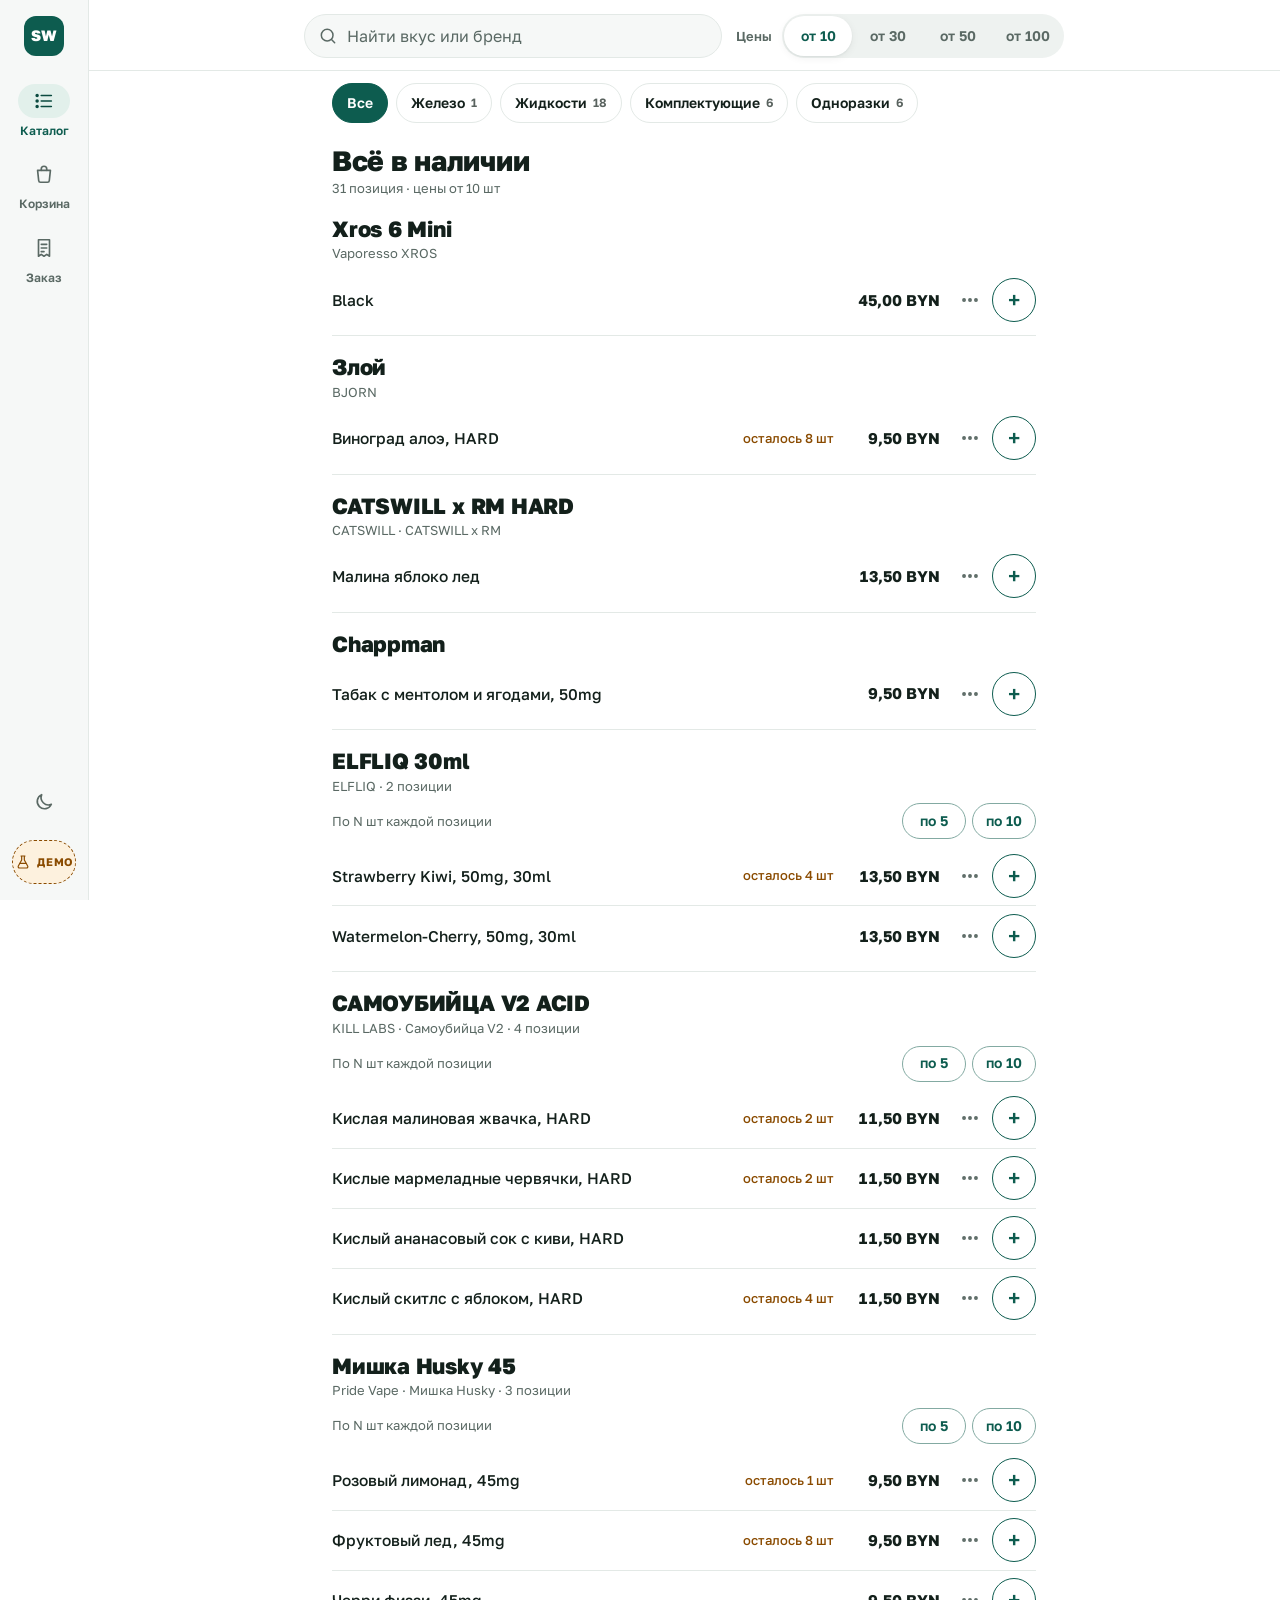
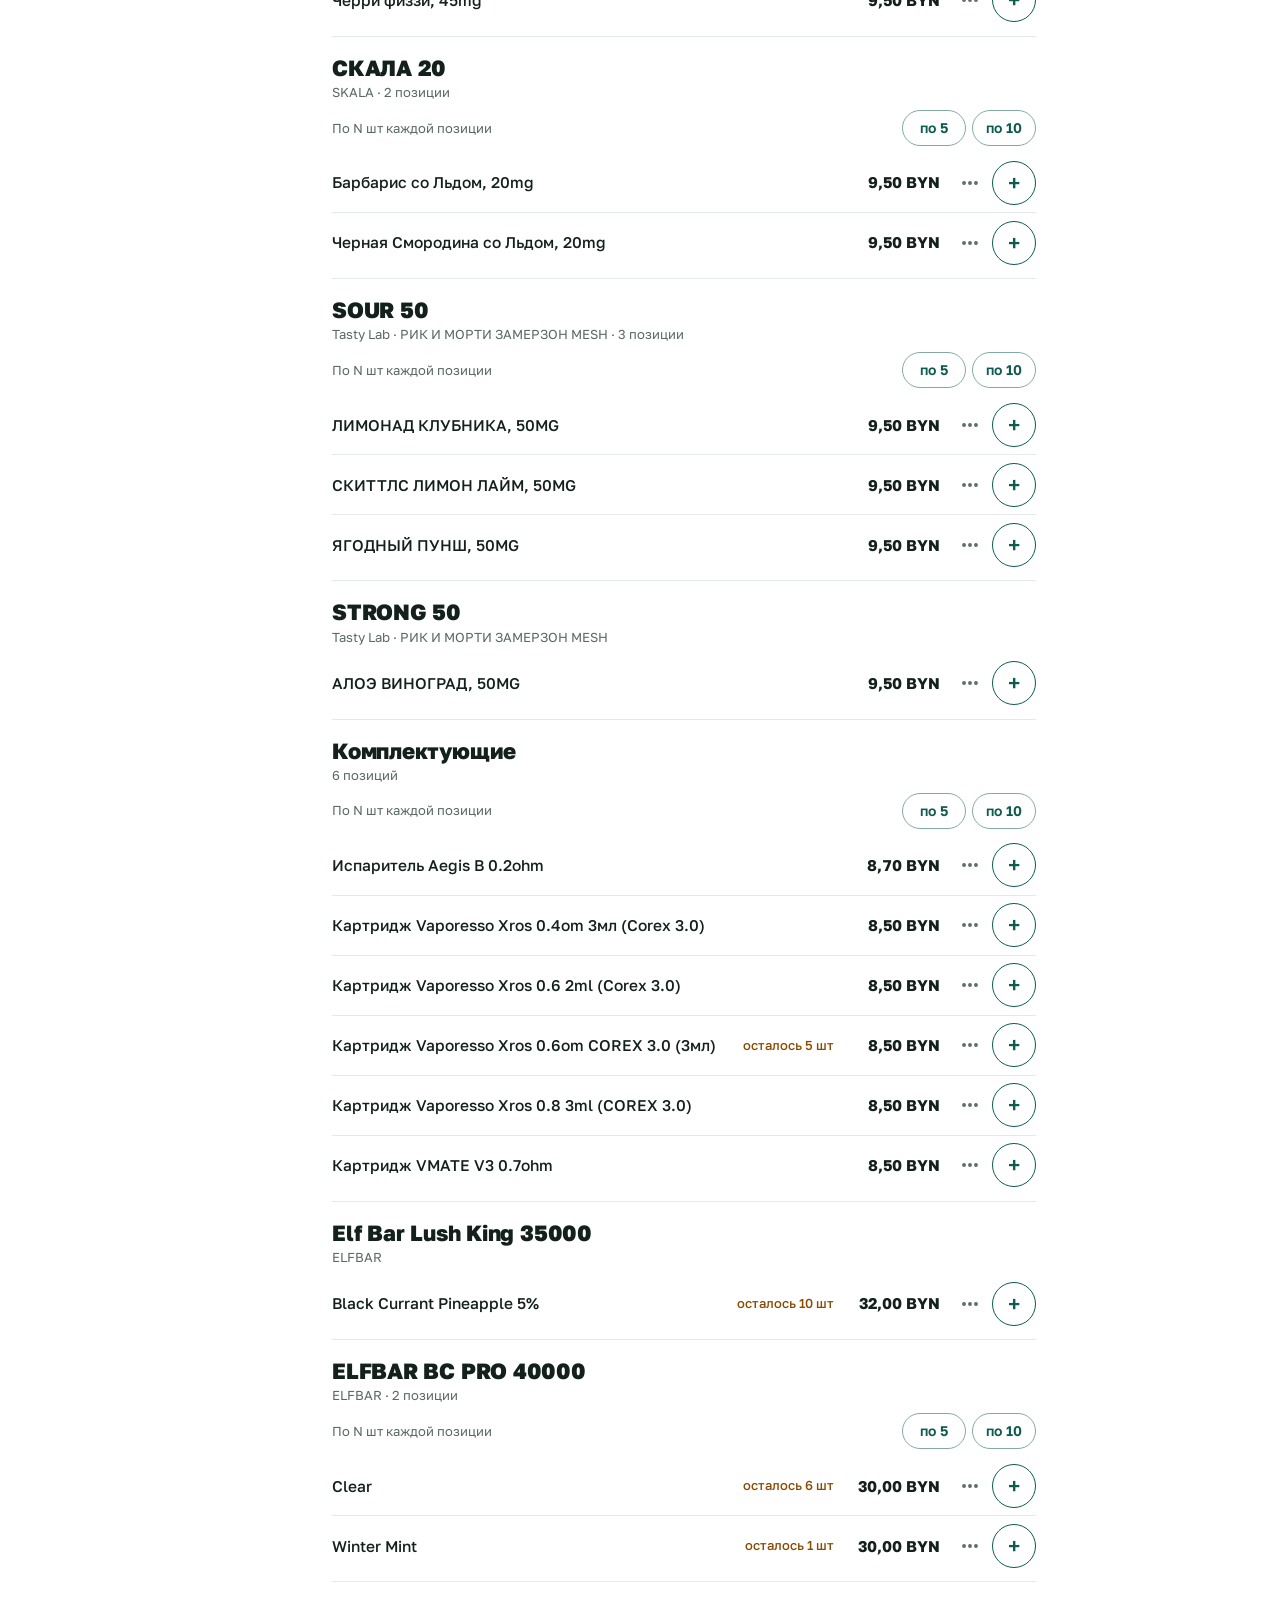
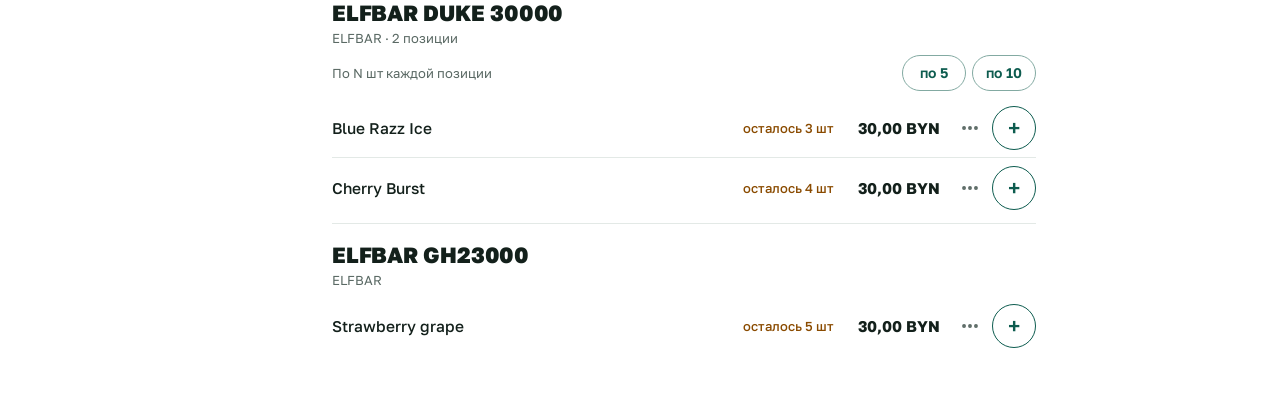
==== index.html @ 826ddb4b "feat: add Smoke Wave store mockup Co-Authored-By: Claude Opus 5.5 (1M context) <noreply@anthropic.co" ====
<!doctype html>
<html lang="ru">
<head>
<meta charset="utf-8">
<meta name="viewport" content="width=device-width, initial-scale=1, viewport-fit=cover">
<title>Smoke Wave опт</title>
<meta name="theme-color" content="#0d5c4f">
<link rel="preconnect" href="https://fonts.googleapis.com">
<link rel="preconnect" href="https://fonts.gstatic.com" crossorigin>
<link href="https://fonts.googleapis.com/css2?family=Golos+Text:wght@400;500;600;700;800&display=swap" rel="stylesheet">
<link rel="stylesheet" href="styles.css">
<script>try{var t=localStorage.getItem('sw-final-theme');if(t)document.documentElement.setAttribute('data-theme',JSON.parse(t));}catch(e){}</script>
</head>
<body>
<a class="skip" href="#main">К содержимому</a>
<div class="app">
  <nav class="rail" aria-label="Разделы">
    <a class="rail-logo" href="#/" aria-label="Smoke Wave, каталог"><span class="mark">SW</span></a>
    <div class="rail-tabs" data-tabs></div>
    <button class="icon-btn rail-theme" type="button" data-act="theme" aria-label="Сменить тему"></button>
  </nav>

  <div class="center">
    <header class="top">
      <div class="top-brand">
        <a class="brand" href="#/"><span class="mark">SW</span><span class="brand-txt"><b>Smoke Wave</b><small>оптовый заказ</small></span></a>
        <button class="icon-btn" type="button" data-act="theme" aria-label="Сменить тему"></button>
      </div>
      <div class="top-tools">
        <form class="search" role="search" id="search-form" autocomplete="off">
          <svg aria-hidden="true" viewBox="0 0 24 24"><circle cx="11" cy="11" r="7"/><path d="m20 20-3.5-3.5"/></svg>
          <input id="q" type="search" placeholder="Найти вкус или бренд" aria-label="Поиск по каталогу" enterkeyhint="search">
          <button type="button" class="search-clear" data-act="clear-q" aria-label="Очистить поиск" hidden>
            <svg viewBox="0 0 24 24" aria-hidden="true"><path d="M6 6l12 12M18 6 6 18"/></svg>
          </button>
        </form>
        <div class="tiers" role="group" aria-label="Цены по количеству в заказе">
          <span class="tiers-label" aria-hidden="true">Цены</span>
          <div class="seg" id="tiers"></div>
        </div>
      </div>
    </header>
    <main id="main" tabindex="-1"></main>
  </div>

  <aside class="panel" id="panel" aria-label="Корзина"></aside>
</div>

<div class="minibar" id="minibar"></div>
<nav class="tabbar" aria-label="Разделы"><div class="tabbar-in" data-tabs></div></nav>

<div class="sheet" id="sheet" hidden>
  <div class="sheet-backdrop" data-act="sheet-close"></div>
  <section class="sheet-card" role="dialog" aria-modal="true" aria-labelledby="sheet-title" tabindex="-1">
    <button class="sheet-handle" type="button" data-act="sheet-close" aria-label="Свернуть корзину"><span></span></button>
    <div class="sheet-in" id="sheet-in"></div>
  </section>
</div>

<div class="snack-wrap" aria-live="polite" role="status" id="snack"></div>
<div class="demo" id="demo"></div>

<script src="./data.js"></script>
<script src="./core.js"></script>
<script src="app.js"></script>
</body>
</html>
---- styles.css ----
/* Smoke Wave customer store mockup (final version).
   Phone: bottom tabs, basket bar, bottom sheet. Desktop: left navigation, list, right basket panel.
   Product row: characteristic on the left, price on the right, then "⋯" and "+". */
:root {
  --bg: #ffffff;
  --surface: #ffffff;
  --surface-2: #f6f8f7;
  --sunken: #eef2f0;
  --line: #e3e9e6;
  --fg: #13201b;
  --muted: #5a6964;
  --accent: #0d5c4f;
  --accent-hover: #0a4d42;
  --accent-fg: #ffffff;
  --accent-soft: #e2f0eb;
  --accent-soft-fg: #0a4a3f;
  --ok: #17703f;
  --ok-soft: #e1f3e7;
  --warn: #8a4b00;
  --warn-soft: #fdf1de;
  --danger: #b3261e;
  --danger-soft: #fbe7e5;
  --scrim: rgba(10, 24, 19, .42);
  --sh-1: 0 1px 2px rgba(14, 40, 31, .06), 0 2px 8px rgba(14, 40, 31, .06);
  --sh-2: 0 10px 34px rgba(14, 40, 31, .16), 0 2px 6px rgba(14, 40, 31, .06);
  --font: "Golos Text", system-ui, -apple-system, "Segoe UI", Roboto, "Helvetica Neue", Arial, sans-serif;
  --r-s: 12px; --r: 16px; --r-l: 24px; --pill: 999px;
  --tab-h: 64px; --bar-h: 64px; --brand-h: 56px;
  --safe-b: env(safe-area-inset-bottom, 0px);
  --g: 16px;
  color-scheme: light;
}
@media (prefers-color-scheme: dark) {
  :root:not([data-theme="light"]) {
    --bg: #0e1412; --surface: #141b18; --surface-2: #18211e; --sunken: #1d2824; --line: #26332e;
    --fg: #e6eeea; --muted: #9eaea7; --accent: #5ec3aa; --accent-hover: #7ad2bc; --accent-fg: #03201a;
    --accent-soft: #163730; --accent-soft-fg: #a3e6d4; --ok: #6bd59b; --ok-soft: #163424;
    --warn: #f2b45f; --warn-soft: #36280f; --danger: #ff9389; --danger-soft: #3f1c1a; --scrim: rgba(0, 0, 0, .6);
    --sh-1: 0 1px 2px rgba(0, 0, 0, .35), 0 2px 10px rgba(0, 0, 0, .2);
    --sh-2: 0 12px 36px rgba(0, 0, 0, .55), 0 2px 6px rgba(0, 0, 0, .3);
    color-scheme: dark;
  }
}
:root[data-theme="dark"] {
  --bg: #0e1412; --surface: #141b18; --surface-2: #18211e; --sunken: #1d2824; --line: #26332e;
  --fg: #e6eeea; --muted: #9eaea7; --accent: #5ec3aa; --accent-hover: #7ad2bc; --accent-fg: #03201a;
  --accent-soft: #163730; --accent-soft-fg: #a3e6d4; --ok: #6bd59b; --ok-soft: #163424;
  --warn: #f2b45f; --warn-soft: #36280f; --danger: #ff9389; --danger-soft: #3f1c1a; --scrim: rgba(0, 0, 0, .6);
  --sh-1: 0 1px 2px rgba(0, 0, 0, .35), 0 2px 10px rgba(0, 0, 0, .2);
  --sh-2: 0 12px 36px rgba(0, 0, 0, .55), 0 2px 6px rgba(0, 0, 0, .3);
  color-scheme: dark;
}

*, *::before, *::after { box-sizing: border-box; }
html { -webkit-text-size-adjust: 100%; }
[hidden] { display: none !important; }
body {
  margin: 0; background: var(--bg); color: var(--fg); font: 15px/1.45 var(--font);
  -webkit-font-smoothing: antialiased; overflow-x: clip;
  padding-bottom: calc(var(--tab-h) + var(--safe-b) + 12px);
}
body.has-bar { padding-bottom: calc(var(--tab-h) + var(--bar-h) + var(--safe-b) + 24px); }
body.no-scroll { overflow: hidden; }
a { color: var(--accent); }
button, input, select, textarea { font: inherit; color: inherit; }
button { cursor: pointer; }
svg { width: 22px; height: 22px; fill: none; stroke: currentColor; stroke-width: 1.8; stroke-linecap: round; stroke-linejoin: round; flex: none; }
:focus-visible { outline: 3px solid var(--accent); outline-offset: 2px; border-radius: 10px; }
h1, h2 { margin: 0; letter-spacing: -.01em; }
h1 { font-size: 24px; line-height: 1.15; font-weight: 800; }
.h2 { font-size: 17px; font-weight: 700; margin: 0 0 12px; }
.h2 small { font-size: 13px; font-weight: 500; }
.muted { color: var(--muted); }
.small { font-size: 13px; }
.sr-only { position: absolute; width: 1px; height: 1px; overflow: hidden; clip: rect(0 0 0 0); white-space: nowrap; }
.skip { position: absolute; left: 8px; top: -60px; z-index: 100; background: var(--accent); color: var(--accent-fg); padding: 10px 14px; border-radius: 12px; }
.skip:focus { top: 8px; }
input[type=number] { -moz-appearance: textfield; }
input::-webkit-outer-spin-button, input::-webkit-inner-spin-button { -webkit-appearance: none; margin: 0; }

/* ---------- buttons ---------- */
.btn {
  display: inline-flex; align-items: center; justify-content: center; gap: 8px; min-height: 48px; padding: 0 20px;
  border-radius: var(--pill); border: 0; background: var(--sunken); color: var(--fg); font-weight: 600; text-decoration: none;
  transition: background .15s, transform .1s;
}
.btn:hover { background: var(--line); }
.btn:active { transform: scale(.98); }
.btn-primary { background: var(--accent); color: var(--accent-fg); }
.btn-primary:hover { background: var(--accent-hover); }
.btn[disabled], .btn[disabled]:hover { background: var(--sunken); color: var(--muted); cursor: not-allowed; transform: none; }
.btn-block { width: 100%; }
.btn-lg { min-height: 54px; font-size: 16px; }
.btn-sm { min-height: 44px; padding: 0 16px; font-size: 14px; }
.btn svg { width: 20px; height: 20px; }
.icon-btn { width: 44px; height: 44px; display: inline-grid; place-items: center; border: 0; border-radius: 50%; background: transparent; color: var(--muted); }
.icon-btn:hover { background: var(--sunken); color: var(--fg); }
.text-btn { display: inline-flex; align-items: center; gap: 6px; min-height: 44px; padding: 0 10px; border: 0; background: none; color: var(--muted); font-size: 14px; font-weight: 500; border-radius: 12px; }
.text-btn:hover { color: var(--danger); background: var(--danger-soft); }
.text-btn svg { width: 18px; height: 18px; }

/* ---------- layout ---------- */
.rail, .panel { display: none; }
.center { min-width: 0; }
.mark { width: 40px; height: 40px; border-radius: 12px; display: inline-grid; place-items: center; flex: none; background: var(--accent); color: var(--accent-fg); font-weight: 800; font-size: 15px; letter-spacing: -.02em; }

.top {
  position: sticky; top: calc(-1 * var(--brand-h)); z-index: 30;
  background: color-mix(in srgb, var(--bg) 92%, transparent);
  -webkit-backdrop-filter: saturate(1.4) blur(14px); backdrop-filter: saturate(1.4) blur(14px);
  padding: 0 var(--g) 10px; border-bottom: 1px solid var(--line);
}
.top-brand { height: var(--brand-h); display: flex; align-items: center; justify-content: space-between; }
.brand { display: flex; align-items: center; gap: 10px; text-decoration: none; color: var(--fg); min-height: 44px; }
.brand-txt { display: flex; flex-direction: column; line-height: 1.1; }
.brand-txt b { font-size: 17px; font-weight: 800; }
.brand-txt small { color: var(--muted); font-size: 12px; }
.top-tools { display: flex; flex-direction: column; gap: 8px; }
.search { position: relative; min-width: 0; }
.search > svg { position: absolute; left: 14px; top: 12px; color: var(--muted); width: 20px; height: 20px; pointer-events: none; }
.search input { width: 100%; height: 44px; border-radius: var(--pill); border: 1px solid var(--line); background: var(--surface-2); padding: 0 46px 0 42px; font-size: 16px; }
.search input::placeholder { color: var(--muted); }
.search input:focus { outline: none; border-color: var(--accent); box-shadow: 0 0 0 3px color-mix(in srgb, var(--accent) 25%, transparent); }
.search input::-webkit-search-cancel-button { display: none; }
.search-clear { position: absolute; right: 0; top: 0; width: 44px; height: 44px; border: 0; background: none; border-radius: 50%; display: grid; place-items: center; color: var(--muted); }
.search-clear svg { width: 18px; height: 18px; }
.tiers { display: flex; align-items: center; gap: 10px; }
.tiers-label { font-size: 13px; font-weight: 600; color: var(--muted); }
.seg { flex: 1; display: grid; grid-template-columns: repeat(4, 1fr); background: var(--sunken); border-radius: var(--pill); padding: 2px; gap: 2px; }
.seg-btn { min-height: 40px; border: 0; border-radius: var(--pill); background: transparent; color: var(--muted); font-weight: 600; font-size: 14px; white-space: nowrap; padding: 0 4px; position: relative; }
.seg-btn::after { content: ""; position: absolute; inset: -2px 0; }
.seg-btn.is-on { background: var(--surface); color: var(--accent); box-shadow: var(--sh-1); }
.seg-btn:hover:not(.is-on) { color: var(--fg); }

main { outline: none; padding: 4px var(--g) 24px; }
.view { display: flex; flex-direction: column; gap: 10px; animation: fade .2s ease; }
@keyframes fade { from { opacity: .4; } to { opacity: 1; } }

/* ---------- bottom tabs ---------- */
.tabbar { position: fixed; left: 0; right: 0; bottom: 0; z-index: 40; background: var(--surface); box-shadow: 0 -1px 0 var(--line); padding-bottom: var(--safe-b); }
.tabbar-in { height: var(--tab-h); display: grid; grid-template-columns: repeat(4, 1fr); }
.tab { display: flex; flex-direction: column; align-items: center; justify-content: center; gap: 2px; color: var(--muted); text-decoration: none; font-size: 12px; font-weight: 600; min-height: 44px; position: relative; }
.tab-ic { position: relative; display: grid; place-items: center; width: 56px; height: 30px; border-radius: var(--pill); transition: background .15s; }
.tab.is-active { color: var(--accent); }
.tab.is-active .tab-ic { background: var(--accent-soft); color: var(--accent-soft-fg); }
.tab-badge { position: absolute; top: -4px; right: 4px; min-width: 20px; height: 20px; padding: 0 5px; border-radius: 10px; background: var(--accent); color: var(--accent-fg); font-size: 11px; font-weight: 700; display: grid; place-items: center; box-shadow: 0 0 0 2px var(--surface); }

/* ---------- basket mini bar ---------- */
.minibar { position: fixed; left: 10px; right: 10px; bottom: calc(var(--tab-h) + var(--safe-b) + 8px); z-index: 39; }
.minibar:empty { display: none; }
.minibar-btn { width: 100%; text-decoration: none; min-height: var(--bar-h); display: flex; align-items: center; gap: 12px; padding: 8px 10px 8px 16px; text-align: left; border: 0; border-radius: var(--r); background: var(--accent); color: var(--accent-fg); box-shadow: var(--sh-2); }
.mb-t { flex: 1; min-width: 0; display: flex; flex-direction: column; gap: 3px; }
.mb-t b { font-size: 15px; white-space: nowrap; overflow: hidden; text-overflow: ellipsis; font-variant-numeric: tabular-nums; }
.mb-t small { font-size: 12.5px; opacity: .92; white-space: nowrap; overflow: hidden; text-overflow: ellipsis; }
.mb-t .bar { background: color-mix(in srgb, var(--accent-fg) 22%, transparent); height: 4px; }
.mb-t .bar i { background: var(--accent-fg); }
.mb-go { display: inline-flex; align-items: center; gap: 2px; font-weight: 700; font-size: 14px; padding: 8px 8px 8px 12px; border-radius: var(--pill); background: color-mix(in srgb, var(--accent-fg) 16%, transparent); }
.mb-go svg { width: 18px; height: 18px; }

.bar { display: block; height: 6px; border-radius: 6px; background: var(--sunken); overflow: hidden; }
.bar i { display: block; height: 100%; border-radius: inherit; background: var(--accent); transition: width .35s cubic-bezier(.2, .8, .2, 1); }

/* ---------- category chips ---------- */
.chips { margin: 0 calc(-1 * var(--g)); min-width: 0; }
.chips-in { display: flex; gap: 8px; overflow-x: auto; padding: 6px var(--g) 2px; scrollbar-width: none; }
.chips-in::-webkit-scrollbar { display: none; }
.chip { flex: none; display: inline-flex; align-items: center; gap: 6px; min-height: 40px; padding: 0 14px; border-radius: var(--pill); background: var(--surface); color: var(--fg); text-decoration: none; font-weight: 600; font-size: 14px; white-space: nowrap; border: 1px solid var(--line); position: relative; }
.chip::after { content: ""; position: absolute; inset: -2px 0; }
.chip:hover { border-color: var(--accent); }
.chip.is-on { background: var(--accent); color: var(--accent-fg); border-color: var(--accent); }
.chip-n { font-size: 12px; font-weight: 600; opacity: .7; }
.chips-sub .chip { min-height: 36px; font-weight: 500; font-size: 13.5px; border-color: transparent; background: var(--sunken); }
.chips-sub .chip::after { inset: -4px 0; }
.chips-sub .chip.is-on { background: var(--accent-soft); color: var(--accent-soft-fg); }
.chips-sub .chips-in { padding-top: 2px; }
.sugg { display: flex; flex-wrap: wrap; gap: 8px; }

.sec-head { padding: 10px 0 0; }
.sec-head.row { display: flex; align-items: center; justify-content: space-between; gap: 12px; }
.sec-head p { margin: 2px 0 0; }

/* ---------- list: line ---------- */
.list { display: flex; flex-direction: column; }
.ln { padding: 18px 0 6px; border-top: 1px solid var(--line); }
.list > .ln:first-child { border-top: 0; padding-top: 8px; }
.ln-head { display: flex; align-items: flex-start; gap: 12px; }
.ln-t { flex: 1; min-width: 0; }
.ln-t h2 { font-size: 20px; font-weight: 800; line-height: 1.2; overflow-wrap: anywhere; }
.ln-meta { margin: 2px 0 0; font-size: 13px; color: var(--muted); white-space: nowrap; overflow: hidden; text-overflow: ellipsis; }
.ln-in { color: var(--accent); font-weight: 600; }
.fill { display: flex; align-items: center; gap: 6px; margin-top: 10px; }
.fill-l { font-size: 13px; color: var(--muted); margin-right: auto; }
.fill-btn { min-height: 36px; min-width: 64px; padding: 0 12px; border-radius: var(--pill); border: 1px solid color-mix(in srgb, var(--accent) 45%, var(--line)); background: transparent; color: var(--accent); font-weight: 600; font-size: 14px; position: relative; white-space: nowrap; }
.fill-btn::after { content: ""; position: absolute; inset: -4px 0; }
.fill-btn:hover { background: var(--accent-soft); }

/* product rows */
.rows { list-style: none; margin: 6px 0 0; padding: 0; }
.r { display: flex; align-items: center; gap: 10px; min-height: 56px; padding: 6px 0; border-top: 1px solid var(--line); position: relative; }
.r:first-child { border-top-color: transparent; }
.r.is-in::before { content: ""; position: absolute; left: calc(-1 * var(--g)); top: 8px; bottom: 8px; width: 3px; border-radius: 0 3px 3px 0; background: var(--accent); }
.r-info { flex: 1; min-width: 0; display: flex; flex-direction: column; gap: 2px; }
.r-name { font-size: 15.5px; font-weight: 500; line-height: 1.3; overflow-wrap: anywhere; }
.r.is-in .r-name { font-weight: 600; }
.r-price { flex: none; min-width: 72px; text-align: right; font-weight: 700; font-size: 15px; font-variant-numeric: tabular-nums; white-space: nowrap; }
.low { color: var(--warn); font-weight: 500; font-size: 13px; }
.r-quick { display: flex; gap: 6px; margin-top: 4px; }
.r-ctl { flex: none; display: flex; align-items: center; gap: 2px; position: relative; }
.quick { min-width: 52px; min-height: 36px; padding: 0 10px; border-radius: var(--pill); border: 0; background: var(--sunken); color: var(--fg); font-weight: 600; font-size: 14px; position: relative; }
.quick::after { content: ""; position: absolute; inset: -4px 0; }
.quick:hover:not([disabled]) { background: var(--accent-soft); color: var(--accent-soft-fg); }
.quick[disabled] { opacity: .45; cursor: not-allowed; }
.add { width: 44px; height: 44px; border-radius: 50%; border: 1.5px solid var(--accent); background: transparent; color: var(--accent); font-size: 22px; font-weight: 500; line-height: 1; display: grid; place-items: center; }
.add:hover { background: var(--accent); color: var(--accent-fg); }
.more { width: 40px; height: 44px; border: 0; background: none; color: var(--muted); border-radius: 12px; display: grid; place-items: center; }
.more:hover, .more[aria-expanded="true"] { color: var(--fg); background: var(--sunken); }
.menu { position: absolute; right: 0; top: calc(100% + 4px); z-index: 20; display: flex; gap: 6px; padding: 6px; background: var(--surface); border: 1px solid var(--line); border-radius: 14px; box-shadow: var(--sh-2); }
.menu .quick { min-height: 44px; min-width: 60px; }

.stepper { display: inline-flex; align-items: center; background: var(--accent-soft); border-radius: var(--pill); padding: 2px; flex: none; }
.stepper button { width: 40px; height: 40px; border: 0; border-radius: 50%; background: var(--surface); color: var(--accent-soft-fg); font-size: 20px; font-weight: 600; line-height: 1; display: grid; place-items: center; position: relative; }
.stepper button::after { content: ""; position: absolute; inset: -2px; }
.stepper button svg { width: 18px; height: 18px; }
.stepper button:hover:not([disabled]) { background: var(--accent); color: var(--accent-fg); }
.stepper button[disabled] { background: transparent; color: var(--muted); opacity: .55; cursor: not-allowed; }
.stepper input { width: 44px; height: 40px; border: 0; background: transparent; text-align: center; font-weight: 700; font-size: 16px; font-variant-numeric: tabular-nums; border-radius: 10px; color: var(--accent-soft-fg); }
.stepper input:focus { outline: 2px solid var(--accent); outline-offset: -2px; background: var(--surface); }
.stepper.sm button { width: 36px; height: 36px; font-size: 18px; }
.stepper.sm button::after { inset: -4px; }
.stepper.sm input { width: 40px; height: 36px; font-size: 15px; }

/* collapsible lines (selected category) */
.ghost-btn { display: inline-flex; align-items: center; gap: 6px; min-height: 44px; padding: 0 14px; border: 1px solid var(--line); border-radius: var(--pill); background: var(--surface); color: var(--fg); font-size: 14px; font-weight: 600; white-space: nowrap; flex: none; }
.ghost-btn:hover { border-color: var(--accent); color: var(--accent); }
.ghost-btn svg { width: 18px; height: 18px; }
.acc-list { border-top: 1px solid var(--line); margin-top: 4px; }
.ln-acc, .list > .ln-acc:first-child { padding: 0; border-top: 0; border-bottom: 1px solid var(--line); }
.acc-h { margin: 0; font-size: inherit; }
.ln-toggle { width: 100%; min-height: 60px; display: flex; align-items: center; gap: 8px; padding: 8px 0; border: 0; background: none; text-align: left; color: var(--fg); border-radius: 0; }
.ln-toggle:hover .acc-name { color: var(--accent); }
.ln-toggle:focus-visible { outline-offset: -3px; border-radius: 10px; }
.ln-chev { width: 28px; height: 28px; display: grid; place-items: center; color: var(--muted); transition: transform .18s; flex: none; }
.ln-chev svg { width: 18px; height: 18px; stroke-width: 2.2; }
.ln-acc.is-open .ln-chev { transform: rotate(90deg); color: var(--accent); }
.acc-t { min-width: 0; display: flex; flex-direction: column; gap: 1px; }
.acc-name { font-weight: 750; font-size: 17px; line-height: 1.25; overflow-wrap: anywhere; }
.acc-meta { font-size: 13px; font-weight: 400; color: var(--muted); }
.acc-meta .ln-in { font-weight: 600; }
.ln-acc.has-cart .ln-chev { color: var(--accent); }
.ln-body { padding: 0 0 10px 36px; }
.ln-body .fill { margin-top: 0; }
.ln-body .r.is-in::before { left: -36px; }

/* skeleton */
.chips-sk { display: flex; gap: 8px; overflow: hidden; padding-top: 6px; }
.chips-sk i, .sk i { display: block; background: var(--sunken); border-radius: var(--pill); position: relative; overflow: hidden; }
.chips-sk i { width: 96px; height: 40px; flex: none; }
.sk { display: flex; flex-direction: column; gap: 14px; padding: 18px 0 8px; border-top: 1px solid var(--line); }
.sk-t { width: 55%; height: 20px; } .sk-r { width: 80%; height: 14px; }
.chips-sk i::after, .sk i::after { content: ""; position: absolute; inset: 0; background: linear-gradient(90deg, transparent, color-mix(in srgb, var(--surface) 70%, transparent), transparent); animation: sh 1.1s infinite; transform: translateX(-100%); }
@keyframes sh { to { transform: translateX(100%); } }

/* empty states */
.empty { text-align: center; padding: 36px 16px; display: flex; flex-direction: column; align-items: center; gap: 10px; }
.empty-ic { width: 68px; height: 68px; border-radius: 22px; background: var(--accent-soft); color: var(--accent-soft-fg); display: grid; place-items: center; }
.empty-ic svg { width: 32px; height: 32px; }
.empty h2 { font-size: 19px; }
.empty p { margin: 0 0 6px; color: var(--muted); max-width: 380px; }

/* ---------- basket ---------- */
.cart-head { display: flex; align-items: center; gap: 10px; }
.cart-head h2 { font-size: 20px; font-weight: 800; }
.cart-head .text-btn { margin-left: auto; }
.cl { padding: 12px 0; border-top: 1px solid var(--line); }
.cl:first-child { border-top: 0; }
.cl-head { display: flex; align-items: baseline; justify-content: space-between; gap: 10px; margin-bottom: 2px; }
.cl-head b { font-size: 15px; overflow-wrap: anywhere; min-width: 0; }
.cl-head span { font-size: 13px; color: var(--muted); white-space: nowrap; font-variant-numeric: tabular-nums; }
.ci { display: grid; grid-template-columns: minmax(0, 1fr) auto; grid-template-areas: "info info" "step sum"; align-items: center; gap: 2px 10px; padding: 6px 0; }
.ci-info { grid-area: info; min-width: 0; display: flex; flex-direction: column; }
.ci-name { font-size: 14px; overflow-wrap: anywhere; }
.ci-meta { font-size: 12.5px; color: var(--muted); }
.ci .stepper { grid-area: step; justify-self: start; }
.ci-sum { grid-area: sum; font-variant-numeric: tabular-nums; white-space: nowrap; font-size: 14.5px; text-align: right; }

.minbox { border-radius: var(--r-s); background: var(--warn-soft); color: var(--warn); padding: 12px 14px; display: flex; flex-direction: column; gap: 8px; }
.minbox-t { display: flex; flex-direction: column; }
.minbox-t b { font-size: 15px; }
.minbox-t small { font-size: 12.5px; }
.minbox .bar { background: color-mix(in srgb, var(--warn) 18%, transparent); }
.minbox .bar i { background: var(--warn); }
.minbox.is-ok { background: var(--ok-soft); color: var(--ok); flex-direction: row; align-items: center; gap: 8px; font-size: 14px; font-weight: 600; padding: 10px 14px; }
.minbox.is-ok svg { width: 20px; height: 20px; }
.notice { display: flex; gap: 10px; align-items: flex-start; padding: 12px 14px; border-radius: var(--r-s); background: var(--ok-soft); color: var(--ok); font-weight: 650; font-size: 14.5px; line-height: 1.35; border: 1px solid color-mix(in srgb, var(--ok) 30%, transparent); }
.notice svg { width: 22px; height: 22px; margin-top: -1px; }
.sheet-body .notice { margin: 12px 0 4px; }
.next { display: flex; gap: 6px; align-items: flex-start; margin: 0; font-size: 13.5px; color: var(--accent-soft-fg); }
.next svg { width: 18px; height: 18px; margin-top: 1px; color: var(--accent); }

.totals { margin: 0; display: flex; flex-direction: column; gap: 6px; }
.totals > div { display: flex; justify-content: space-between; gap: 12px; align-items: baseline; }
.totals dt { color: var(--muted); font-size: 14px; }
.totals dt small { font-size: 12.5px; }
.totals dd { margin: 0; font-variant-numeric: tabular-nums; font-weight: 600; white-space: nowrap; }
.t-save dt, .t-save dd { color: var(--ok); font-weight: 600; }
.t-sum { padding-top: 8px; border-top: 1px solid var(--line); }
.totals > .t-sum:first-child { border-top: 0; padding-top: 0; }
.t-sum dt { color: var(--fg); font-weight: 700; font-size: 16px; }
.t-sum dt small { color: var(--muted); font-weight: 500; }
.t-sum dd { font-size: 22px; font-weight: 800; }
.why { margin: 6px 0 0; font-size: 12.5px; color: var(--muted); text-align: center; }

.page-sum { display: flex; flex-direction: column; gap: 12px; padding-top: 12px; border-top: 1px solid var(--line); }
.sticky-cta { position: sticky; bottom: calc(var(--tab-h) + var(--safe-b) + 8px); z-index: 5; padding: 8px; margin: 0 -8px; border-radius: var(--r); background: color-mix(in srgb, var(--surface) 94%, transparent); -webkit-backdrop-filter: blur(12px); backdrop-filter: blur(12px); }

/* ---------- bottom sheet ---------- */
.sheet { position: fixed; inset: 0; z-index: 60; }
.sheet-backdrop { position: absolute; inset: 0; background: var(--scrim); opacity: 0; transition: opacity .22s; }
.sheet-card { position: absolute; left: 0; right: 0; bottom: 0; max-height: 90vh; max-height: 90dvh; display: flex; flex-direction: column; background: var(--surface); border-radius: var(--r-l) var(--r-l) 0 0; box-shadow: var(--sh-2); transform: translateY(100%); transition: transform .26s cubic-bezier(.2, .8, .2, 1); outline: none; max-width: 640px; margin: 0 auto; }
.sheet.is-open .sheet-backdrop { opacity: 1; }
.sheet.is-open .sheet-card { transform: none; }
.sheet-handle { height: 24px; width: 100%; border: 0; background: none; display: grid; place-items: center; flex: none; }
.sheet-handle span { width: 44px; height: 5px; border-radius: 3px; background: var(--line); }
.sheet-in { display: flex; flex-direction: column; min-height: 0; flex: 1; }
.sheet-head { display: flex; align-items: center; gap: 4px; padding: 0 8px 6px 16px; }
.sheet-head .cart-head { flex: 1; min-width: 0; }
body.no-scroll .snack-wrap { bottom: auto; top: 12px; }
.sheet-body { overflow-y: auto; flex: 1; min-height: 0; overscroll-behavior: contain; border-top: 1px solid var(--line); padding: 0 16px; }
.sheet-foot { padding: 12px 16px calc(12px + var(--safe-b)); display: flex; flex-direction: column; gap: 10px; border-top: 1px solid var(--line); background: var(--surface-2); }

/* ---------- toast ---------- */
.snack-wrap { position: fixed; left: 12px; right: 12px; bottom: calc(var(--tab-h) + var(--safe-b) + 12px); z-index: 70; display: flex; justify-content: center; pointer-events: none; }
body.has-bar .snack-wrap { bottom: calc(var(--tab-h) + var(--bar-h) + var(--safe-b) + 18px); }
.snack { pointer-events: auto; max-width: 520px; width: 100%; display: flex; align-items: center; gap: 10px; padding: 6px 6px 6px 14px; border-radius: 14px; background: #1b2a25; color: #f1f7f4; box-shadow: var(--sh-2); font-size: 14px; font-weight: 500; transform: translateY(20px); opacity: 0; transition: transform .25s cubic-bezier(.2, .8, .2, 1), opacity .2s; }
[data-theme="dark"] .snack { background: #e7f1ed; color: #102019; }
@media (prefers-color-scheme: dark) { :root:not([data-theme="light"]) .snack { background: #e7f1ed; color: #102019; } }
.snack.is-in { transform: none; opacity: 1; }
.snack > span { flex: 1; padding: 6px 0; }
.snack > svg { color: #7fdcc4; }
[data-theme="dark"] .snack > svg { color: #0d5c4f; }
@media (prefers-color-scheme: dark) { :root:not([data-theme="light"]) .snack > svg { color: #0d5c4f; } }
.snack-x { width: 44px; height: 44px; border: 0; background: none; color: inherit; border-radius: 50%; display: grid; place-items: center; opacity: .8; }
.snack-x svg { width: 18px; height: 18px; }

/* ---------- demo ---------- */
.demo { position: absolute; right: 60px; top: 6px; z-index: 80; display: flex; flex-direction: column; align-items: flex-end; }
@media (max-width: 767px) { .demo-card { position: absolute; top: 0; right: -48px; } }
.demo-pill { display: inline-flex; align-items: center; gap: 6px; min-height: 44px; padding: 0 12px; border-radius: var(--pill); border: 1px dashed var(--warn); background: var(--warn-soft); color: var(--warn); font-weight: 700; font-size: 12px; text-transform: uppercase; letter-spacing: .06em; }
.demo-pill svg { width: 16px; height: 16px; }
.demo-card { width: min(290px, calc(100vw - 24px)); background: var(--surface); border-radius: var(--r); box-shadow: var(--sh-2); padding: 8px; border: 1px dashed var(--warn); display: flex; flex-direction: column; gap: 2px; }
.demo-h { display: flex; align-items: center; justify-content: space-between; padding: 0 0 4px 8px; font-weight: 700; color: var(--warn); font-size: 13px; text-transform: uppercase; letter-spacing: .05em; }
.demo-h span { display: inline-flex; gap: 6px; align-items: center; }
.demo-h svg { width: 16px; height: 16px; }
.demo-card > button { text-align: left; border: 0; background: none; border-radius: 12px; padding: 6px 10px; min-height: 46px; display: flex; flex-direction: column; }
.demo-card > button:hover { background: var(--surface-2); }
.demo-card b { font-size: 14px; }
.demo-card small { color: var(--muted); font-size: 12px; }

/* ---------- checkout ---------- */
.co { display: flex; flex-direction: column; }
.blk { padding: 16px 0; border-top: 1px solid var(--line); }
.co .blk:first-child { border-top: 0; padding-top: 6px; }
.field { display: flex; flex-direction: column; gap: 6px; margin-top: 12px; }
.field:first-of-type { margin-top: 0; }
.field label { font-size: 14px; font-weight: 600; }
.field input, .field select, .field textarea { width: 100%; min-height: 48px; border-radius: 12px; border: 1.5px solid var(--line); background: var(--surface-2); padding: 11px 14px; font-size: 16px; }
.field select { appearance: none; -webkit-appearance: none; background-image: linear-gradient(45deg, transparent 50%, currentColor 50%), linear-gradient(135deg, currentColor 50%, transparent 50%); background-position: calc(100% - 20px) 21px, calc(100% - 15px) 21px; background-size: 5px 5px; background-repeat: no-repeat; padding-right: 40px; }
.field textarea { resize: vertical; min-height: 72px; }
.field input:focus, .field select:focus, .field textarea:focus { outline: none; border-color: var(--accent); box-shadow: 0 0 0 3px color-mix(in srgb, var(--accent) 22%, transparent); }
[aria-invalid="true"] { border-color: var(--danger) !important; }
.tg-in { position: relative; }
.tg-in > span { position: absolute; left: 14px; top: 13px; color: var(--accent); }
.tg-in input { padding-left: 46px; }
.help { margin: 0; font-size: 12.5px; color: var(--muted); }
.err { margin: 2px 0 0; font-size: 13px; color: var(--danger); font-weight: 500; }
.opts { display: flex; flex-direction: column; gap: 8px; }
.opt { display: flex; align-items: flex-start; gap: 12px; padding: 12px 14px; border-radius: 14px; border: 1.5px solid var(--line); cursor: pointer; position: relative; min-height: 56px; }
.opt input { position: absolute; opacity: 0; inset: 0; margin: 0; cursor: pointer; }
.opt-dot { width: 22px; height: 22px; border-radius: 50%; border: 2px solid var(--muted); flex: none; margin-top: 1px; position: relative; }
.opt.is-on { border-color: var(--accent); background: var(--accent-soft); }
.opt.is-on .opt-dot { border-color: var(--accent); }
.opt.is-on .opt-dot::after { content: ""; position: absolute; inset: 3px; border-radius: 50%; background: var(--accent); }
.opt:has(input:focus-visible) { outline: 3px solid var(--accent); outline-offset: 2px; }
.opt-t { display: flex; flex-direction: column; }
.opt-t b { font-size: 15px; }
.opt-t small { font-size: 13px; color: var(--muted); }
.dfields { margin-top: 14px; padding: 14px; border-radius: 14px; background: var(--surface-2); border: 1px solid var(--line); }
.dfields .field input, .dfields .field select { background-color: var(--surface); }
.alert { display: flex; gap: 10px; align-items: flex-start; padding: 10px 12px; border-radius: 12px; font-size: 13.5px; margin-top: 12px; }
.alert svg { width: 20px; height: 20px; }
.alert p { margin: 0; }
.alert-warn { background: var(--warn-soft); color: var(--warn); }
.alert-err { background: var(--danger-soft); color: var(--danger); margin: 0; flex-wrap: wrap; align-items: center; }
.alert-err > div { flex: 1; min-width: 200px; }
.alert-err p { color: var(--fg); opacity: .85; }
.alert-err .btn { background: var(--danger); color: #fff; }
[data-theme="dark"] .alert-err .btn { color: #2a0705; }
@media (prefers-color-scheme: dark) { :root:not([data-theme="light"]) .alert-err .btn { color: #2a0705; } }
.compact { list-style: none; margin: 0 0 12px; padding: 0; display: flex; flex-direction: column; }
.compact li { display: flex; justify-content: space-between; gap: 12px; padding: 7px 0; border-bottom: 1px solid var(--line); font-size: 14px; }
.compact li span { min-width: 0; overflow-wrap: anywhere; }
.compact small { color: var(--muted); }
.compact b { font-variant-numeric: tabular-nums; white-space: nowrap; }
.co-sum { display: flex; flex-direction: column; gap: 12px; }
.co-sum .h2, .co-sum .compact { margin: 0; }
.spin { width: 18px; height: 18px; border-radius: 50%; border: 2.5px solid currentColor; border-right-color: transparent; animation: rot .7s linear infinite; }
@keyframes rot { to { transform: rotate(360deg); } }

.btn-tg span { min-width: 0; }
@media (max-width: 380px) { .btn-tg { font-size: 15px; padding: 0 14px; } }

/* ---------- order created ---------- */
.done-hero { padding: 20px 0 16px; text-align: center; display: flex; flex-direction: column; align-items: center; gap: 10px; }
.done-status { display: inline-flex; align-items: center; gap: 6px; margin: 0; padding: 6px 12px; border-radius: var(--pill); background: var(--warn-soft); color: var(--warn); font-size: 13.5px; font-weight: 650; }
.done-status svg { width: 18px; height: 18px; }
.done-num { font-size: 34px; font-weight: 800; line-height: 1.1; }
.done-num span { color: var(--accent); font-variant-numeric: tabular-nums; }
.done-lead { margin: 0; max-width: 420px; color: var(--fg); font-size: 15.5px; }
.done-acts { display: grid; grid-template-columns: 1fr 1fr; gap: 8px; width: 100%; max-width: 440px; margin-top: 6px; }
.done-acts .btn { padding: 0 12px; }
.btn.is-copied { background: var(--ok-soft); color: var(--ok); }
.done-dl { display: flex; gap: 10px; align-items: flex-start; margin: 0; font-size: 14.5px; }
.done-dl svg { width: 20px; height: 20px; margin-top: 1px; color: var(--muted); }
.done-dl small { color: var(--muted); font-size: 13px; }
.done-new { margin-top: 40px; padding-top: 20px; border-top: 1px dashed var(--line); display: flex; justify-content: center; }
.confirm { width: 100%; max-width: 440px; padding: 14px; border-radius: var(--r); background: var(--surface-2); border: 1px solid var(--line); text-align: center; }
.confirm p { margin: 0 0 12px; font-size: 14.5px; font-weight: 600; }
.confirm-acts { display: flex; gap: 8px; justify-content: center; flex-wrap: wrap; }
.btn-danger { background: var(--danger-soft); color: var(--danger); }
.btn-danger:hover { background: color-mix(in srgb, var(--danger) 18%, var(--danger-soft)); }
.link-2 { display: inline-flex; align-self: center; align-items: center; gap: 6px; min-height: 44px; padding: 0 12px; border: 0; background: none; border-radius: 10px; font-size: 14px; font-weight: 500; color: var(--muted); text-decoration: underline; text-underline-offset: 3px; }
.link-2 svg { width: 18px; height: 18px; }
.link-2:hover { color: var(--accent); }

/* ---------- tablet: left navigation ---------- */
@media (min-width: 768px) {
  :root { --g: 28px; }
  body, body.has-bar { padding-bottom: 24px; }
  body.has-bar { padding-bottom: calc(var(--bar-h) + 36px); }
  .tabbar { display: none; }
  .app { display: grid; grid-template-columns: 88px minmax(0, 1fr); min-height: 100vh; }
  .rail { display: flex; flex-direction: column; align-items: center; gap: 8px; position: sticky; top: 0; height: 100vh; padding: 16px 0 76px; background: var(--surface-2); box-shadow: 1px 0 0 var(--line); z-index: 35; }
  .rail-logo { margin-bottom: 14px; text-decoration: none; border-radius: 12px; }
  .rail-tabs { display: flex; flex-direction: column; gap: 6px; }
  .rail .tab { width: 76px; padding: 6px 0; gap: 4px; }
  .rail .tab-ic { width: 52px; height: 34px; }
  .rail-theme { margin-top: auto; }
  .top-brand { display: none; }
  .top { top: 0; padding: 14px var(--g) 12px; }
  .top-tools, main { max-width: 760px; margin: 0 auto; }
  .top-tools { flex-direction: row; align-items: center; gap: 14px; }
  .search { flex: 1; }
  .tiers { flex: none; }
  .seg-btn { padding: 0 12px; }
  main { padding: 6px var(--g) 32px; }
  h1 { font-size: 28px; }
  .minibar { left: calc(88px + 24px); right: 24px; bottom: 16px; max-width: 720px; margin: 0 auto; }
  .snack-wrap { bottom: 24px; left: 100px; }
  body.has-bar .snack-wrap { bottom: calc(var(--bar-h) + 32px); }
  .demo { position: fixed; top: auto; bottom: 16px; left: 12px; right: auto; }
  .demo-pill { padding: 0 8px; font-size: 11px; width: 64px; justify-content: center; }
  .demo-card { position: absolute; bottom: 0; left: 0; }
  .sheet-card { bottom: 12px; border-radius: var(--r-l); }
  .chips { margin: 0; }
  .chips-in { padding-left: 0; padding-right: 0; flex-wrap: wrap; }
  .ln-t h2 { font-size: 22px; }
  .ln-head { align-items: center; }
  .fill { margin-top: 8px; }
  .r { min-height: 60px; }
  .r-info { flex-direction: row; align-items: center; flex-wrap: wrap; gap: 4px 14px; }
  .r-price { min-width: 96px; font-size: 15.5px; }
  .ln-body .fill { max-width: 420px; }
  .r-name { flex: 1 1 200px; }
  .r-quick { margin-top: 0; order: 3; }
  .ci { grid-template-columns: minmax(0, 1fr) auto auto; grid-template-areas: "info step sum"; }
  .ci-sum { min-width: 96px; }
  .sticky-cta { bottom: 12px; }
}

@media (prefers-reduced-motion: reduce) {
  *, *::before, *::after { animation-duration: .01ms !important; transition-duration: .01ms !important; }
}
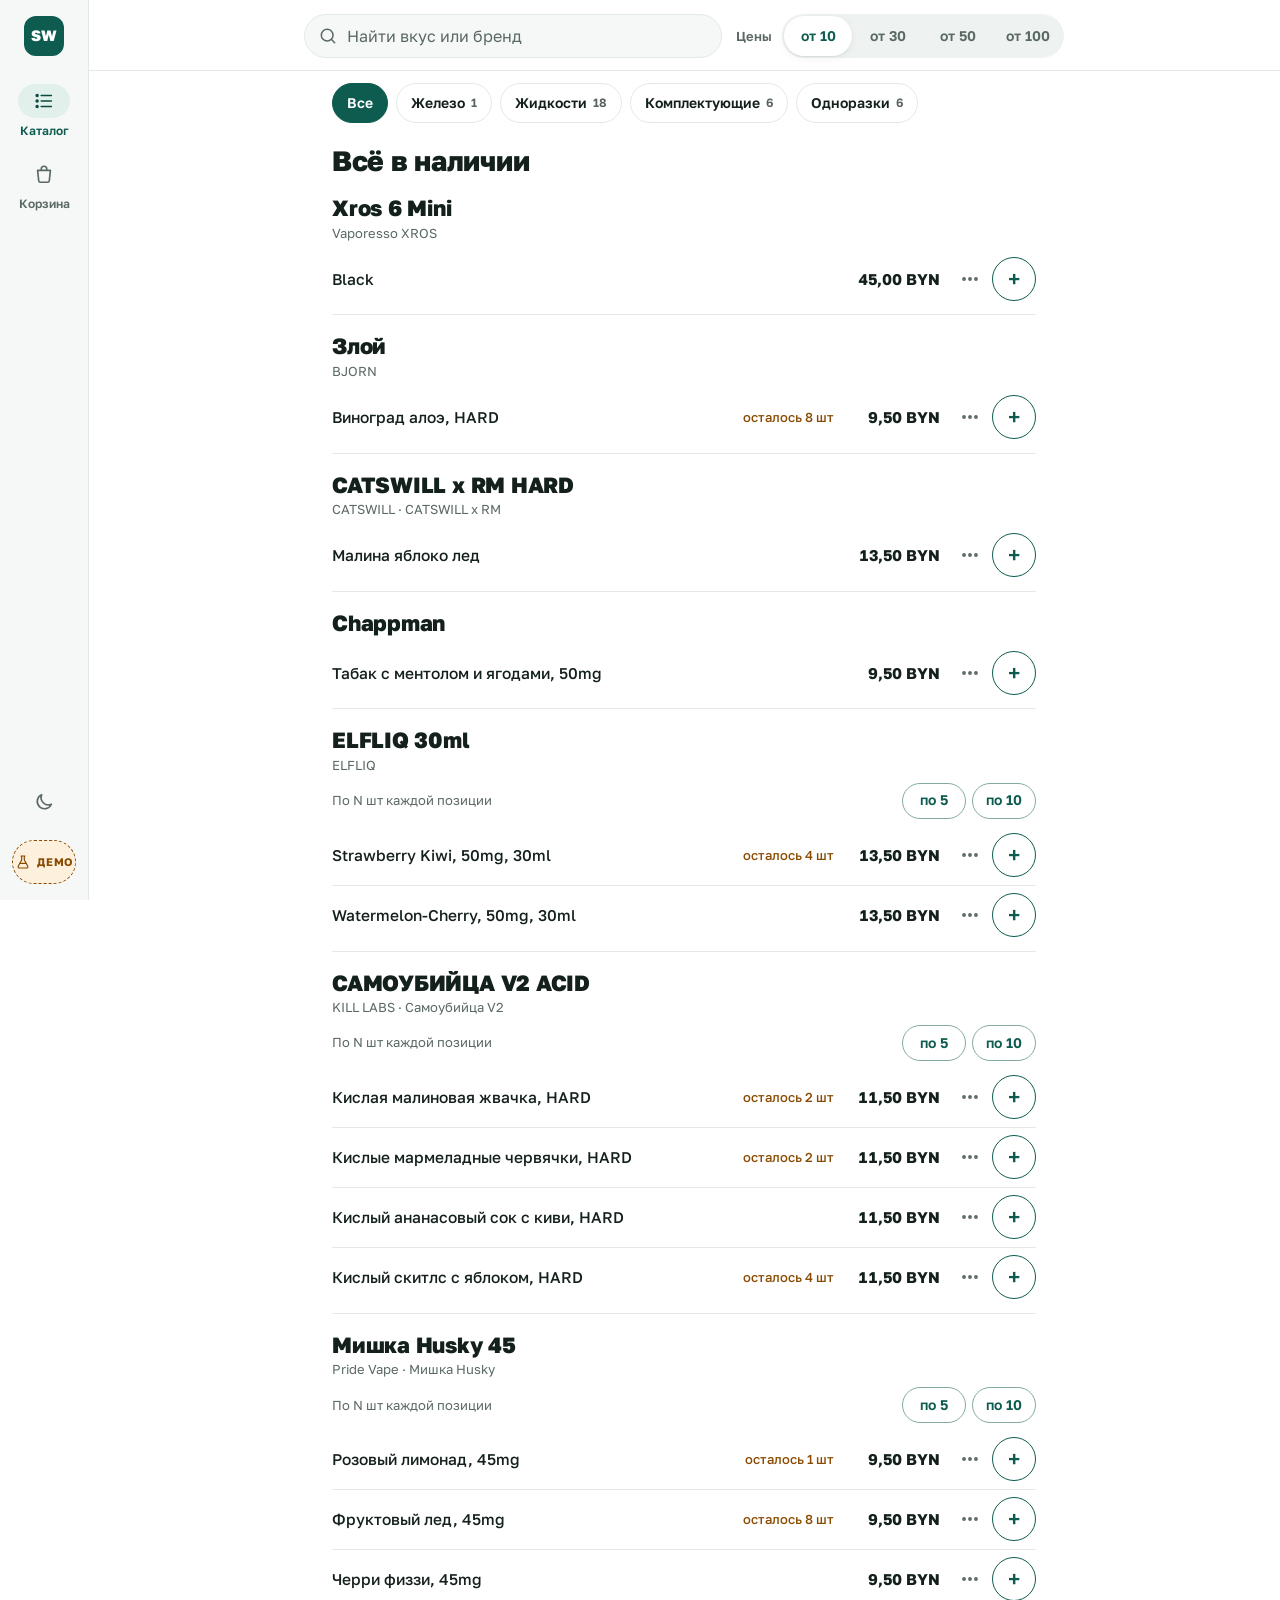
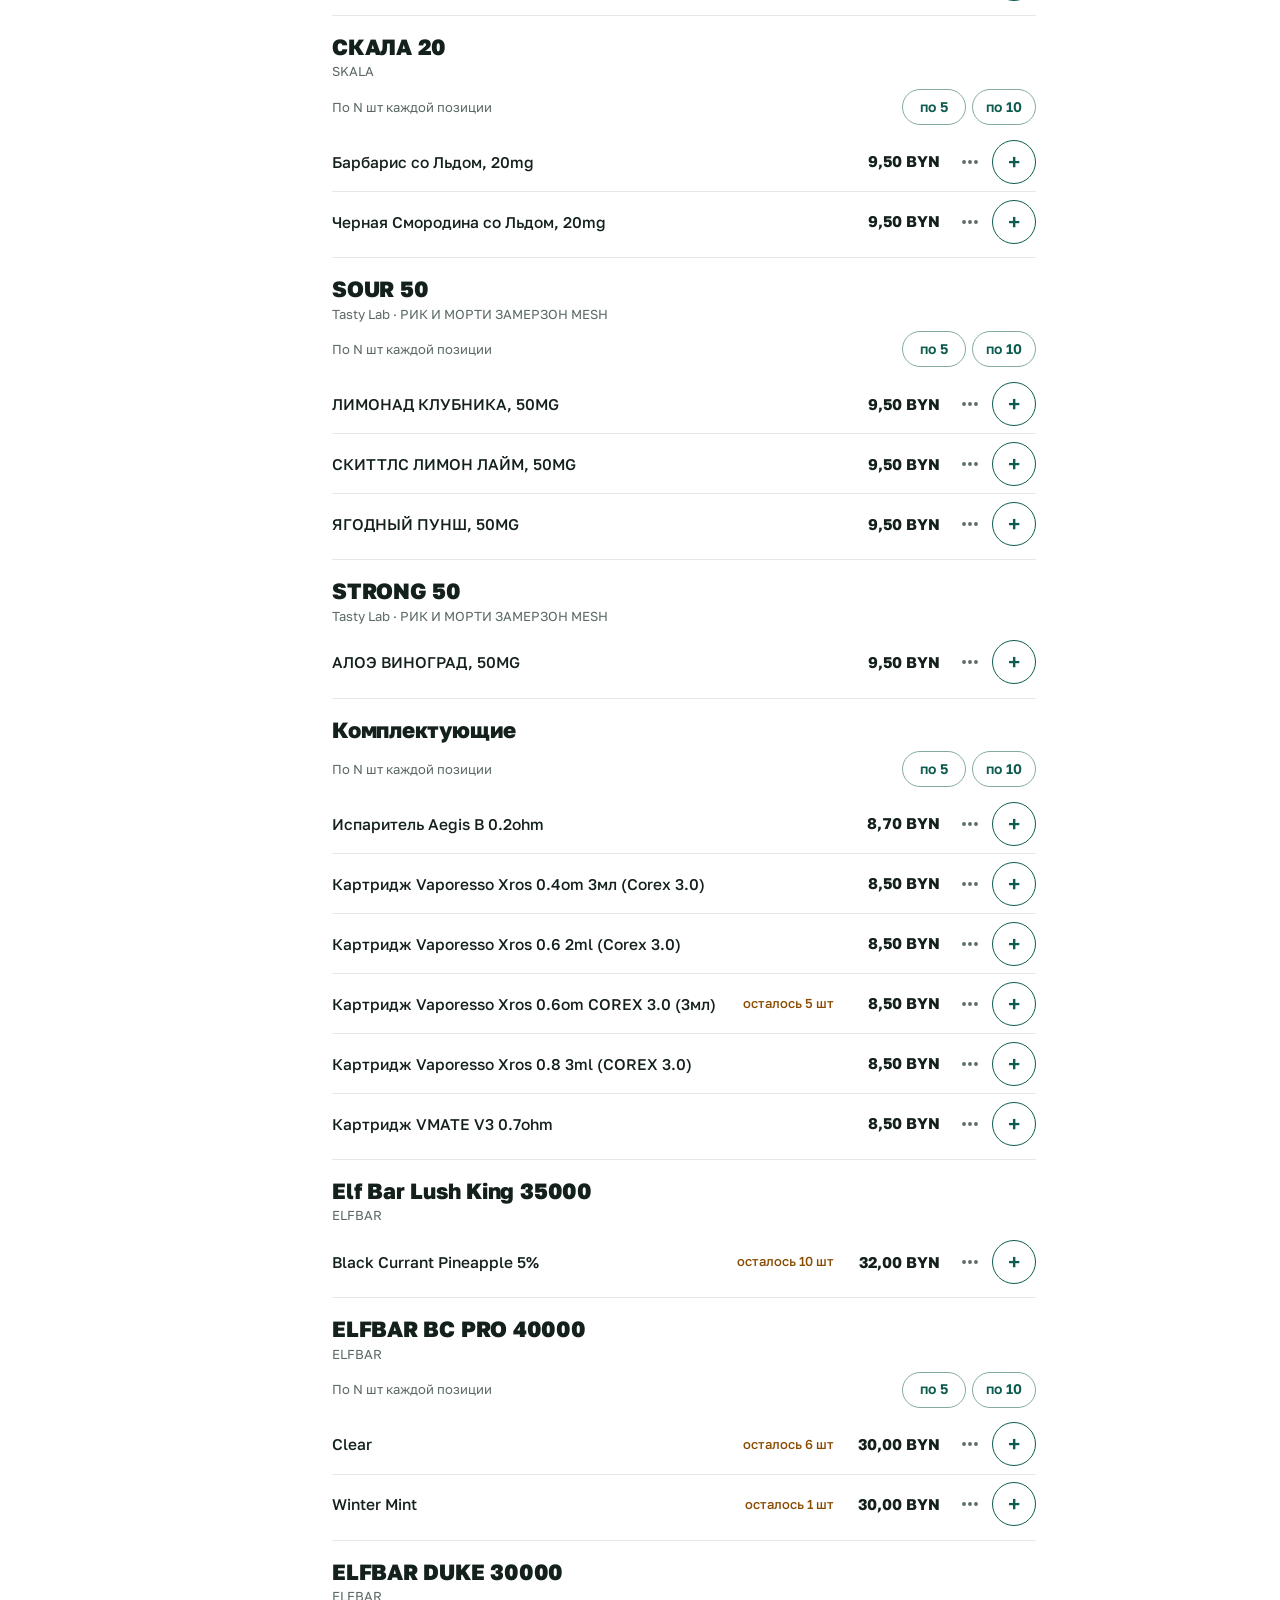
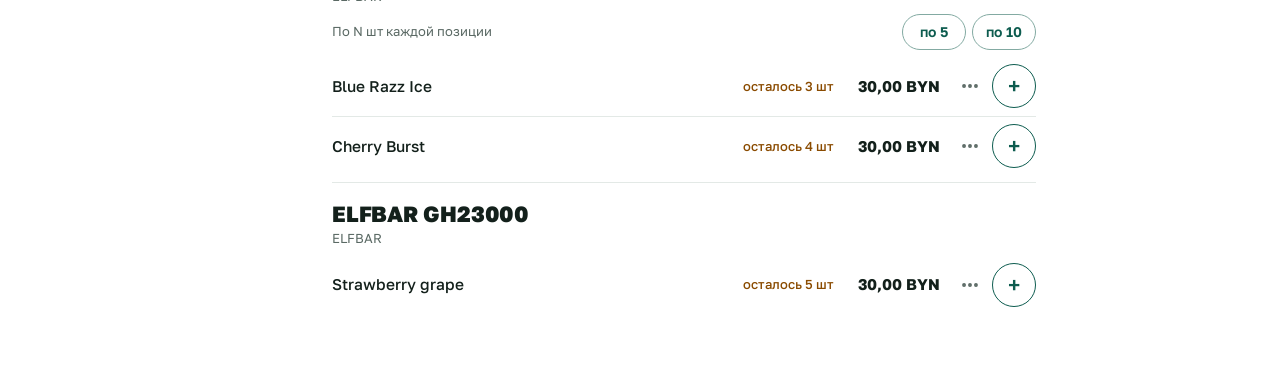
==== commit c4ee0669: "feat: add the round Smoke Wave logo as the store favicon Co-Authored-By: Claude Opus 5.5 (1M context" ====
--- a/index.html
+++ b/index.html
@@ -5,6 +5,9 @@
 <meta name="viewport" content="width=device-width, initial-scale=1, viewport-fit=cover">
 <title>Smoke Wave опт</title>
 <meta name="theme-color" content="#0d5c4f">
+<link rel="icon" href="favicon.ico" sizes="48x48">
+<link rel="icon" href="favicon.png" type="image/png" sizes="192x192">
+<link rel="apple-touch-icon" href="apple-touch-icon.png">
 <link rel="preconnect" href="https://fonts.googleapis.com">
 <link rel="preconnect" href="https://fonts.gstatic.com" crossorigin>
 <link href="https://fonts.googleapis.com/css2?family=Golos+Text:wght@400;500;600;700;800&display=swap" rel="stylesheet">
--- a/styles.css
+++ b/styles.css
@@ -138,7 +138,7 @@
 
 /* ---------- bottom tabs ---------- */
 .tabbar { position: fixed; left: 0; right: 0; bottom: 0; z-index: 40; background: var(--surface); box-shadow: 0 -1px 0 var(--line); padding-bottom: var(--safe-b); }
-.tabbar-in { height: var(--tab-h); display: grid; grid-template-columns: repeat(4, 1fr); }
+.tabbar-in { height: var(--tab-h); display: grid; grid-template-columns: repeat(2, 1fr); }
 .tab { display: flex; flex-direction: column; align-items: center; justify-content: center; gap: 2px; color: var(--muted); text-decoration: none; font-size: 12px; font-weight: 600; min-height: 44px; position: relative; }
 .tab-ic { position: relative; display: grid; place-items: center; width: 56px; height: 30px; border-radius: var(--pill); transition: background .15s; }
 .tab.is-active { color: var(--accent); }
@@ -276,7 +276,11 @@
 .cl-head { display: flex; align-items: baseline; justify-content: space-between; gap: 10px; margin-bottom: 2px; }
 .cl-head b { font-size: 15px; overflow-wrap: anywhere; min-width: 0; }
 .cl-head span { font-size: 13px; color: var(--muted); white-space: nowrap; font-variant-numeric: tabular-nums; }
-.ci { display: grid; grid-template-columns: minmax(0, 1fr) auto; grid-template-areas: "info info" "step sum"; align-items: center; gap: 2px 10px; padding: 6px 0; }
+.ci { display: grid; grid-template-columns: 40px minmax(0, 1fr) auto; grid-template-areas: "x info info" "x step sum"; align-items: center; gap: 2px 10px; padding: 6px 0; }
+/* Remove button sits far left, away from the stepper on the right, so it is hard to hit by accident; removal can be undone from the toast. */
+.ci-x { grid-area: x; align-self: center; justify-self: start; width: 40px; height: 40px; margin-left: -8px; border: 0; background: none; border-radius: 50%; display: grid; place-items: center; color: var(--muted); }
+.ci-x svg { width: 16px; height: 16px; }
+.ci-x:hover { color: var(--danger); background: var(--danger-soft); }
 .ci-info { grid-area: info; min-width: 0; display: flex; flex-direction: column; }
 .ci-name { font-size: 14px; overflow-wrap: anywhere; }
 .ci-meta { font-size: 12.5px; color: var(--muted); }
@@ -292,7 +296,9 @@
 .minbox.is-ok { background: var(--ok-soft); color: var(--ok); flex-direction: row; align-items: center; gap: 8px; font-size: 14px; font-weight: 600; padding: 10px 14px; }
 .minbox.is-ok svg { width: 20px; height: 20px; }
 .notice { display: flex; gap: 10px; align-items: flex-start; padding: 12px 14px; border-radius: var(--r-s); background: var(--ok-soft); color: var(--ok); font-weight: 650; font-size: 14.5px; line-height: 1.35; border: 1px solid color-mix(in srgb, var(--ok) 30%, transparent); }
-.notice svg { width: 22px; height: 22px; margin-top: -1px; }
+.notice svg { width: 22px; height: 22px; margin-top: -1px; flex: none; }
+.notice.is-warn { background: var(--warn-soft); color: var(--warn); border-color: color-mix(in srgb, var(--warn) 30%, transparent); }
+.snack-undo { border: 0; background: none; color: inherit; font: inherit; font-weight: 700; text-decoration: underline; padding: 10px 8px; min-height: 44px; }
 .sheet-body .notice { margin: 12px 0 4px; }
 .next { display: flex; gap: 6px; align-items: flex-start; margin: 0; font-size: 13.5px; color: var(--accent-soft-fg); }
 .next svg { width: 18px; height: 18px; margin-top: 1px; color: var(--accent); }
@@ -366,6 +372,12 @@
 .field input, .field select, .field textarea { width: 100%; min-height: 48px; border-radius: 12px; border: 1.5px solid var(--line); background: var(--surface-2); padding: 11px 14px; font-size: 16px; }
 .field select { appearance: none; -webkit-appearance: none; background-image: linear-gradient(45deg, transparent 50%, currentColor 50%), linear-gradient(135deg, currentColor 50%, transparent 50%); background-position: calc(100% - 20px) 21px, calc(100% - 15px) 21px; background-size: 5px 5px; background-repeat: no-repeat; padding-right: 40px; }
 .field textarea { resize: vertical; min-height: 72px; }
+.combo { position: relative; }
+.field .combo input { background-image: linear-gradient(45deg, transparent 50%, currentColor 50%), linear-gradient(135deg, currentColor 50%, transparent 50%); background-position: calc(100% - 20px) 21px, calc(100% - 15px) 21px; background-size: 5px 5px; background-repeat: no-repeat; padding-right: 40px; }
+.combo-list { position: absolute; left: 0; right: 0; top: calc(100% + 4px); z-index: 30; margin: 0; padding: 6px; list-style: none; max-height: 264px; overflow-y: auto; overscroll-behavior: contain; background: var(--surface); border: 1px solid var(--line); border-radius: 14px; box-shadow: var(--sh-2); }
+.combo-opt { min-height: 44px; display: flex; align-items: center; padding: 0 12px; border-radius: 10px; cursor: pointer; font-size: 16px; }
+.combo-opt:hover, .combo-opt.is-act { background: var(--accent-soft); color: var(--accent-soft-fg); }
+.combo-none { padding: 10px 12px; color: var(--muted); font-size: 14px; }
 .field input:focus, .field select:focus, .field textarea:focus { outline: none; border-color: var(--accent); box-shadow: 0 0 0 3px color-mix(in srgb, var(--accent) 22%, transparent); }
 [aria-invalid="true"] { border-color: var(--danger) !important; }
 .tg-in { position: relative; }
@@ -472,7 +484,7 @@
   .ln-body .fill { max-width: 420px; }
   .r-name { flex: 1 1 200px; }
   .r-quick { margin-top: 0; order: 3; }
-  .ci { grid-template-columns: minmax(0, 1fr) auto auto; grid-template-areas: "info step sum"; }
+  .ci { grid-template-columns: 40px minmax(0, 1fr) auto auto; grid-template-areas: "x info step sum"; }
   .ci-sum { min-width: 96px; }
   .sticky-cta { bottom: 12px; }
 }
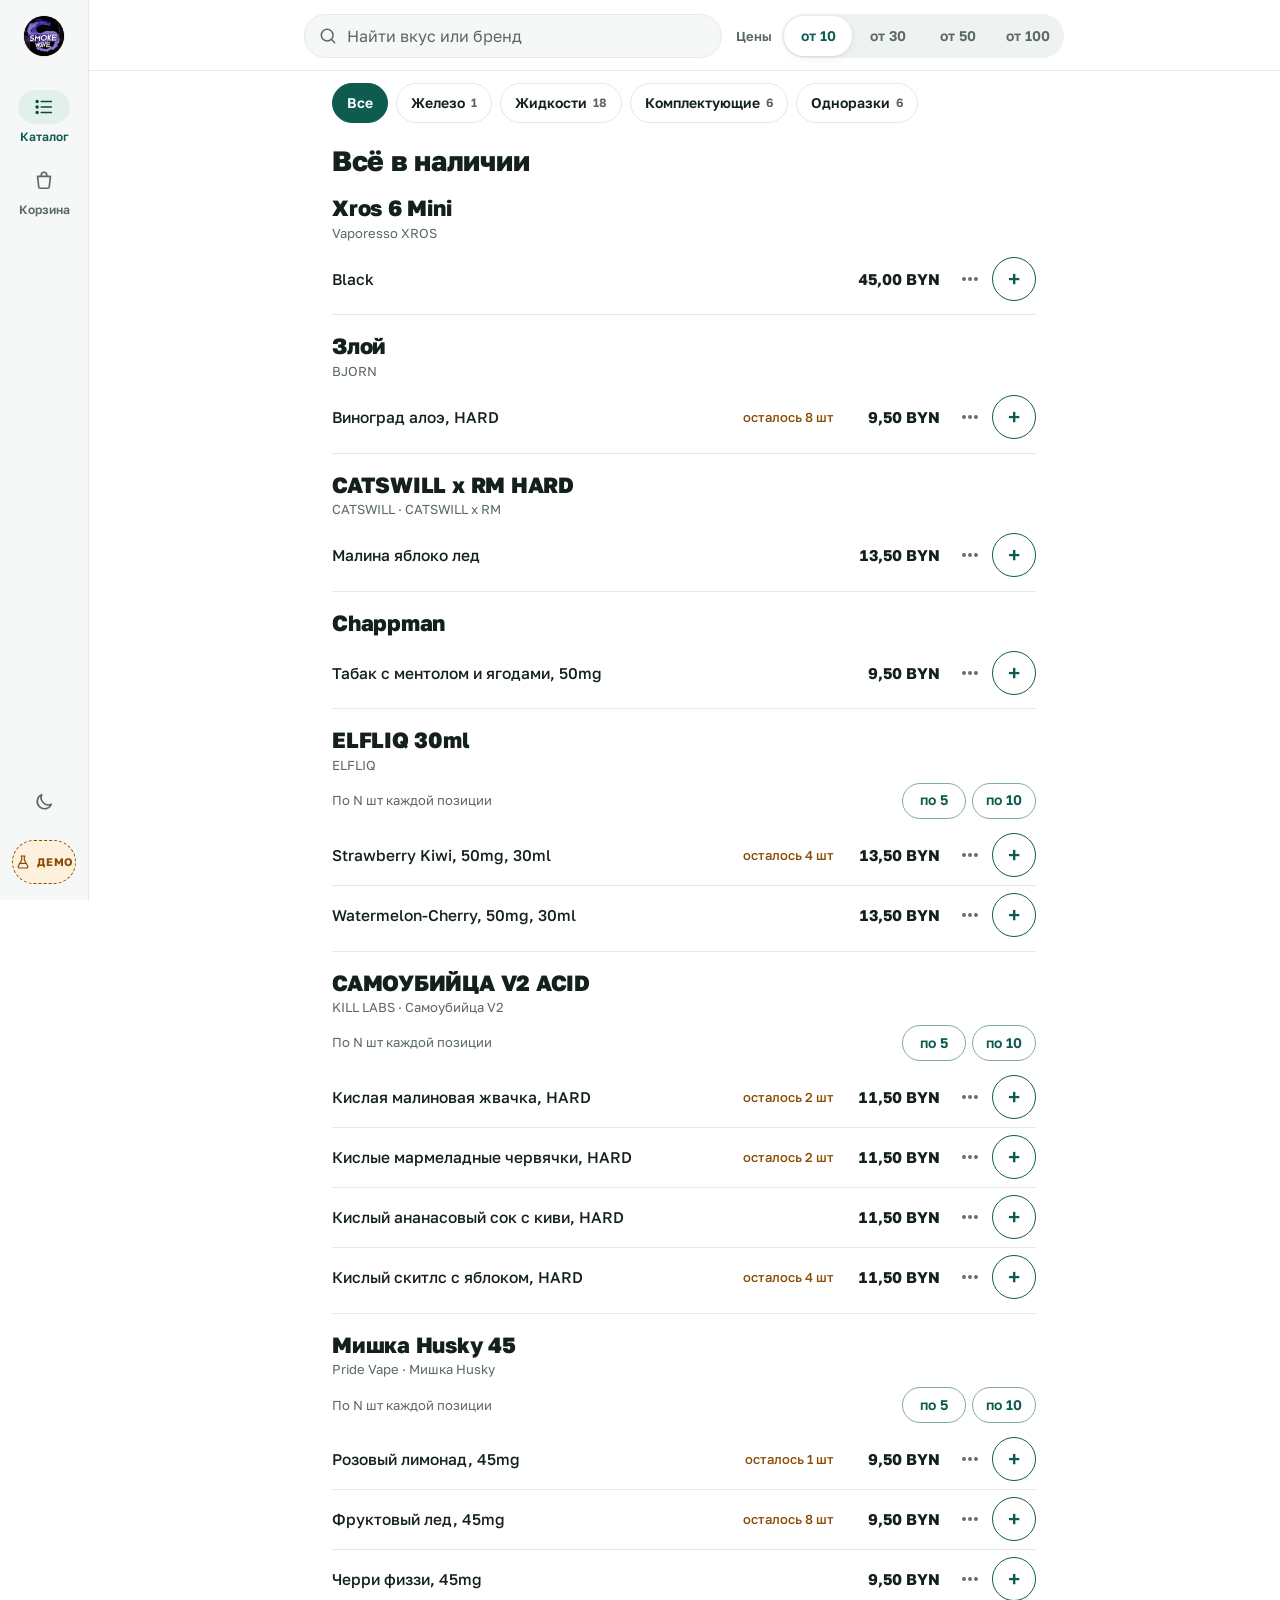
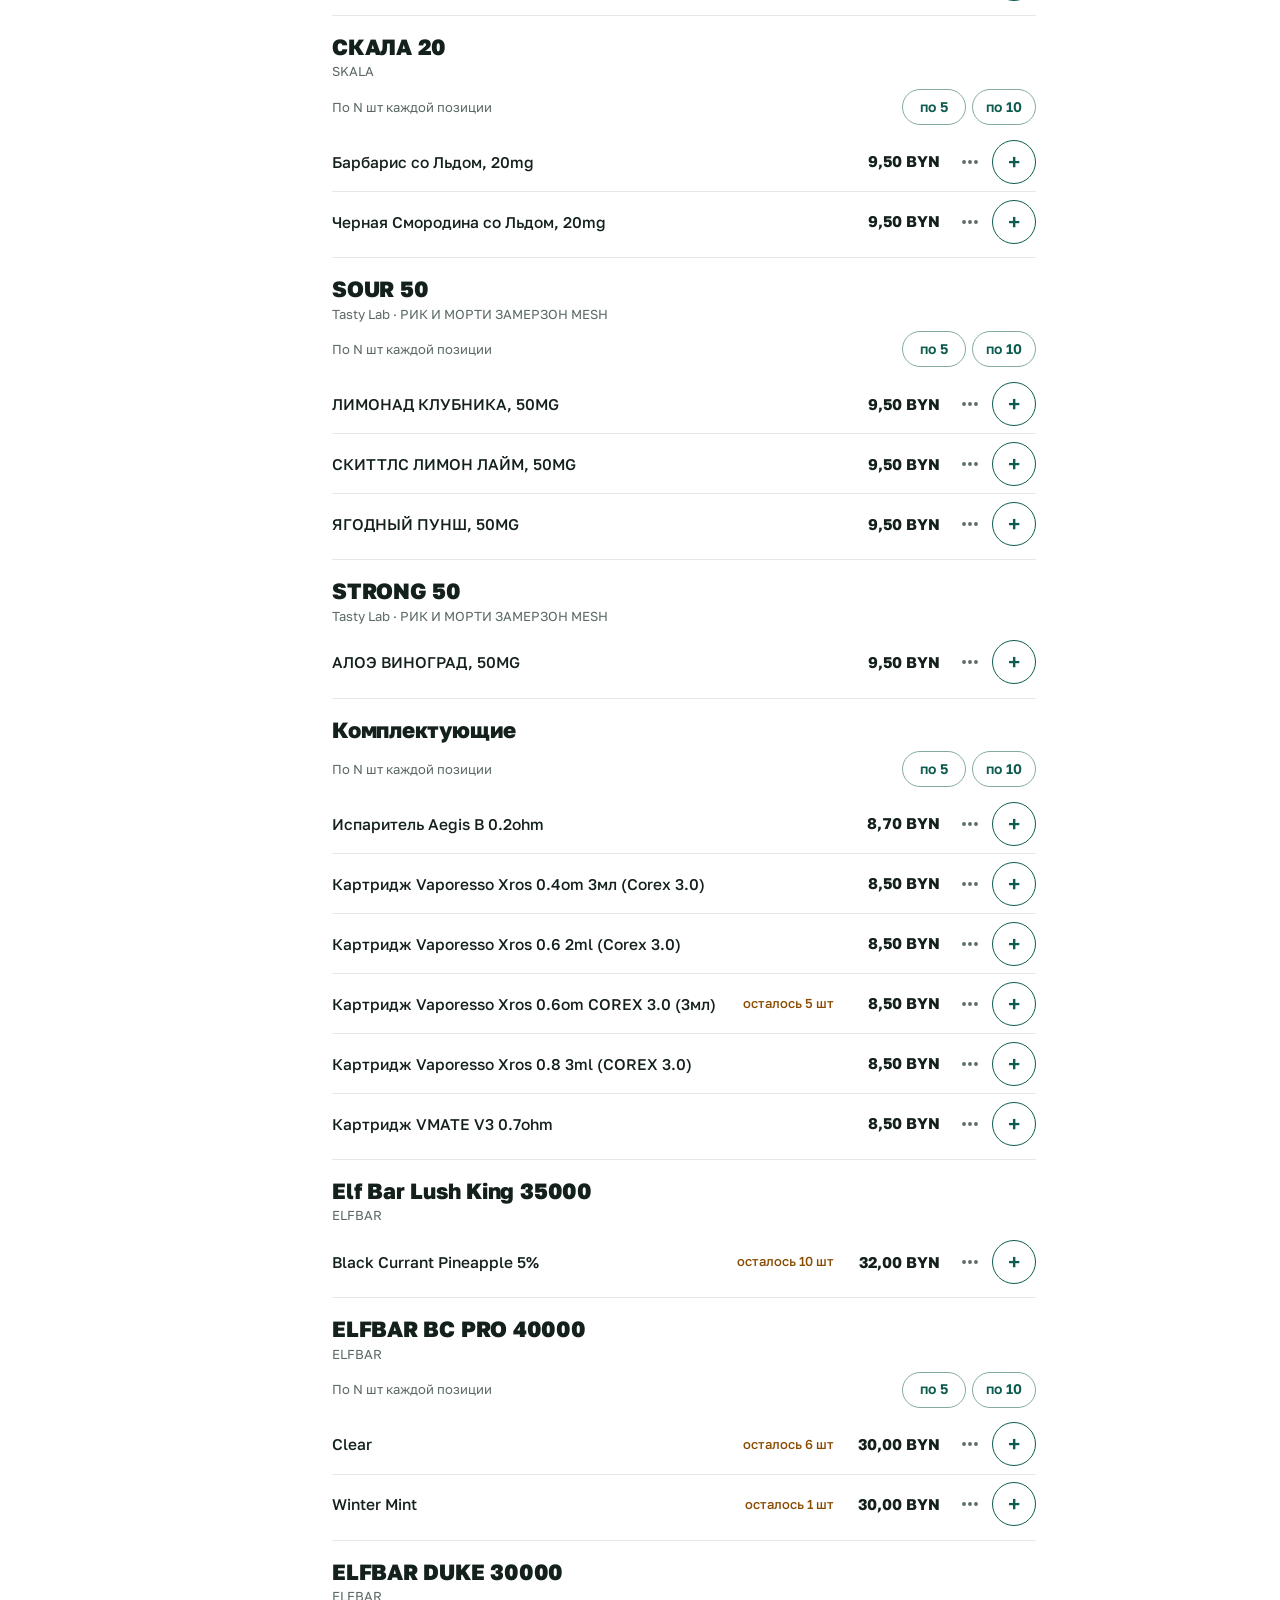
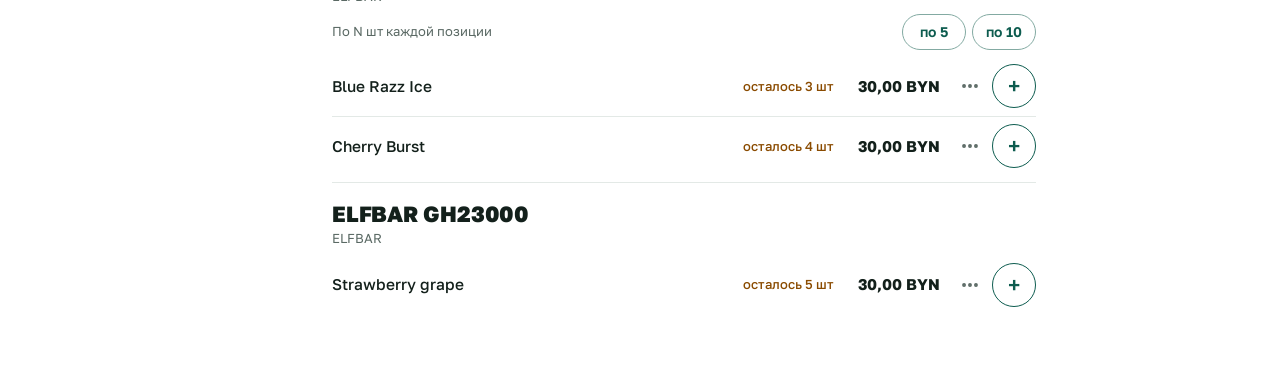
==== commit dc2c726a: "feat: show the Smoke Wave logo instead of the SW mark in the store Co-Authored-By: Claude Opus 5.5 (" ====
--- a/index.html
+++ b/index.html
@@ -18,7 +18,7 @@
 <a class="skip" href="#main">К содержимому</a>
 <div class="app">
   <nav class="rail" aria-label="Разделы">
-    <a class="rail-logo" href="#/" aria-label="Smoke Wave, каталог"><span class="mark">SW</span></a>
+    <a class="rail-logo" href="#/" aria-label="Smoke Wave, каталог"><img class="mark mark-logo" src="logo.png" alt="" width="40" height="40"></a>
     <div class="rail-tabs" data-tabs></div>
     <button class="icon-btn rail-theme" type="button" data-act="theme" aria-label="Сменить тему"></button>
   </nav>
@@ -26,7 +26,7 @@
   <div class="center">
     <header class="top">
       <div class="top-brand">
-        <a class="brand" href="#/"><span class="mark">SW</span><span class="brand-txt"><b>Smoke Wave</b><small>оптовый заказ</small></span></a>
+        <a class="brand" href="#/"><img class="mark mark-logo" src="logo.png" alt="" width="40" height="40"><span class="brand-txt"><b>Smoke Wave</b><small>оптовый заказ</small></span></a>
         <button class="icon-btn" type="button" data-act="theme" aria-label="Сменить тему"></button>
       </div>
       <div class="top-tools">
--- a/styles.css
+++ b/styles.css
@@ -103,6 +103,7 @@
 .rail, .panel { display: none; }
 .center { min-width: 0; }
 .mark { width: 40px; height: 40px; border-radius: 12px; display: inline-grid; place-items: center; flex: none; background: var(--accent); color: var(--accent-fg); font-weight: 800; font-size: 15px; letter-spacing: -.02em; }
+.mark-logo { border-radius: 50%; background: #000; object-fit: cover; box-shadow: 0 0 0 1px var(--line); }
 
 .top {
   position: sticky; top: calc(-1 * var(--brand-h)); z-index: 30;
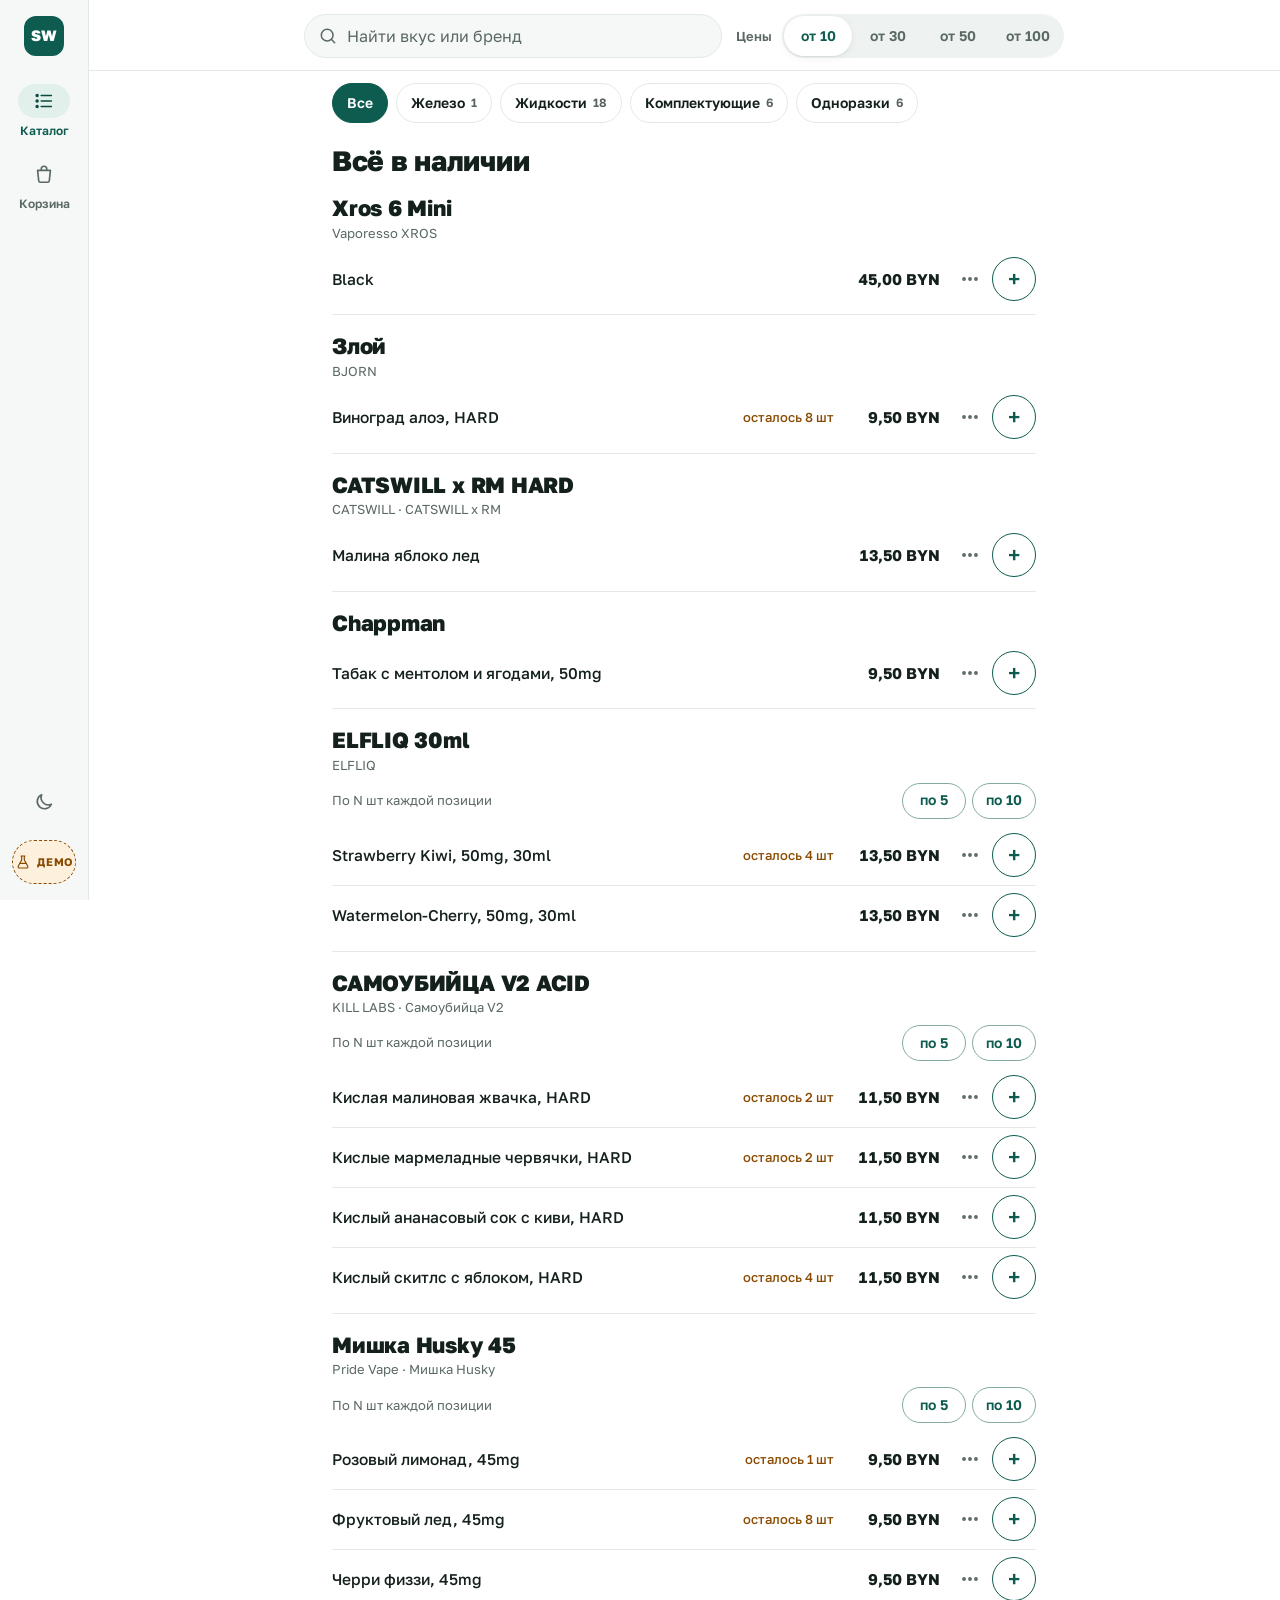
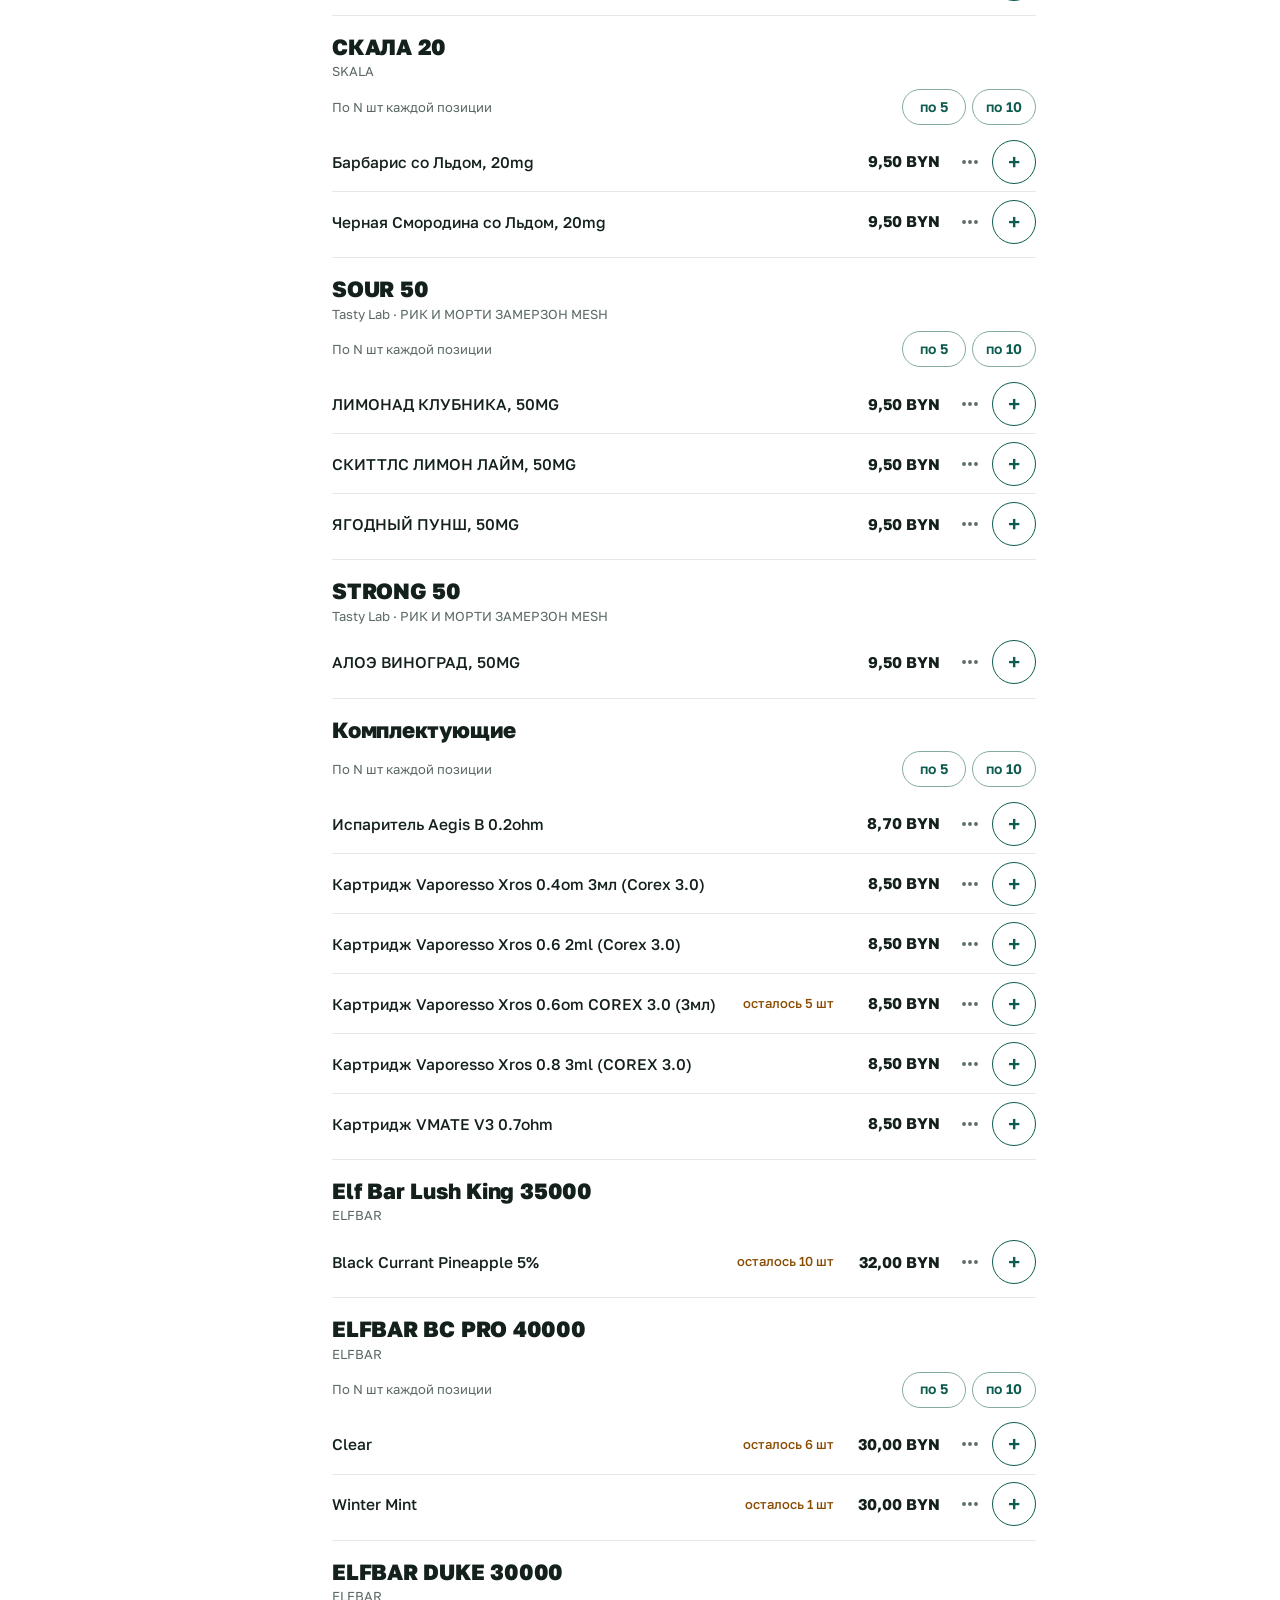
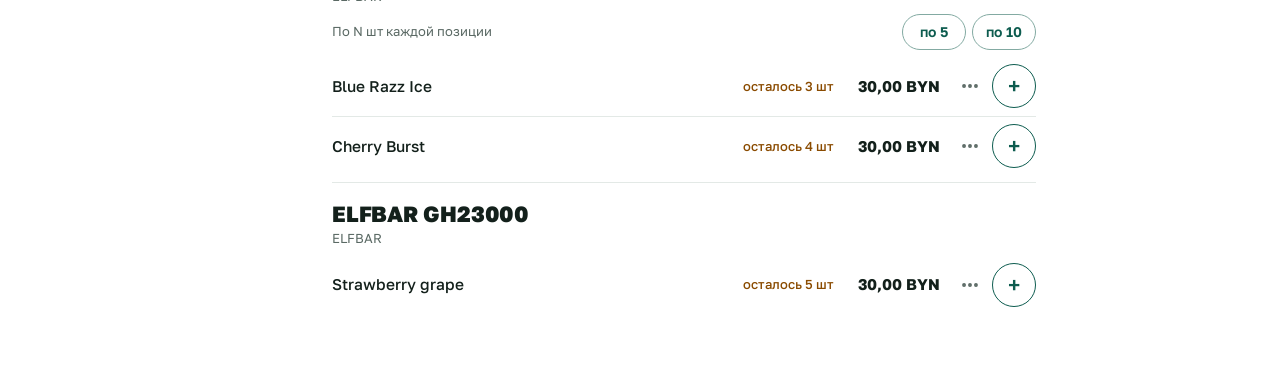
==== commit 5e8d5abb: "revert: bring back the SW mark in the store This reverts commit dc2c726.  Co-Authored-By: Claude Opu" ====
--- a/index.html
+++ b/index.html
@@ -18,7 +18,7 @@
 <a class="skip" href="#main">К содержимому</a>
 <div class="app">
   <nav class="rail" aria-label="Разделы">
-    <a class="rail-logo" href="#/" aria-label="Smoke Wave, каталог"><img class="mark mark-logo" src="logo.png" alt="" width="40" height="40"></a>
+    <a class="rail-logo" href="#/" aria-label="Smoke Wave, каталог"><span class="mark">SW</span></a>
     <div class="rail-tabs" data-tabs></div>
     <button class="icon-btn rail-theme" type="button" data-act="theme" aria-label="Сменить тему"></button>
   </nav>
@@ -26,7 +26,7 @@
   <div class="center">
     <header class="top">
       <div class="top-brand">
-        <a class="brand" href="#/"><img class="mark mark-logo" src="logo.png" alt="" width="40" height="40"><span class="brand-txt"><b>Smoke Wave</b><small>оптовый заказ</small></span></a>
+        <a class="brand" href="#/"><span class="mark">SW</span><span class="brand-txt"><b>Smoke Wave</b><small>оптовый заказ</small></span></a>
         <button class="icon-btn" type="button" data-act="theme" aria-label="Сменить тему"></button>
       </div>
       <div class="top-tools">
--- a/styles.css
+++ b/styles.css
@@ -103,7 +103,6 @@
 .rail, .panel { display: none; }
 .center { min-width: 0; }
 .mark { width: 40px; height: 40px; border-radius: 12px; display: inline-grid; place-items: center; flex: none; background: var(--accent); color: var(--accent-fg); font-weight: 800; font-size: 15px; letter-spacing: -.02em; }
-.mark-logo { border-radius: 50%; background: #000; object-fit: cover; box-shadow: 0 0 0 1px var(--line); }
 
 .top {
   position: sticky; top: calc(-1 * var(--brand-h)); z-index: 30;
